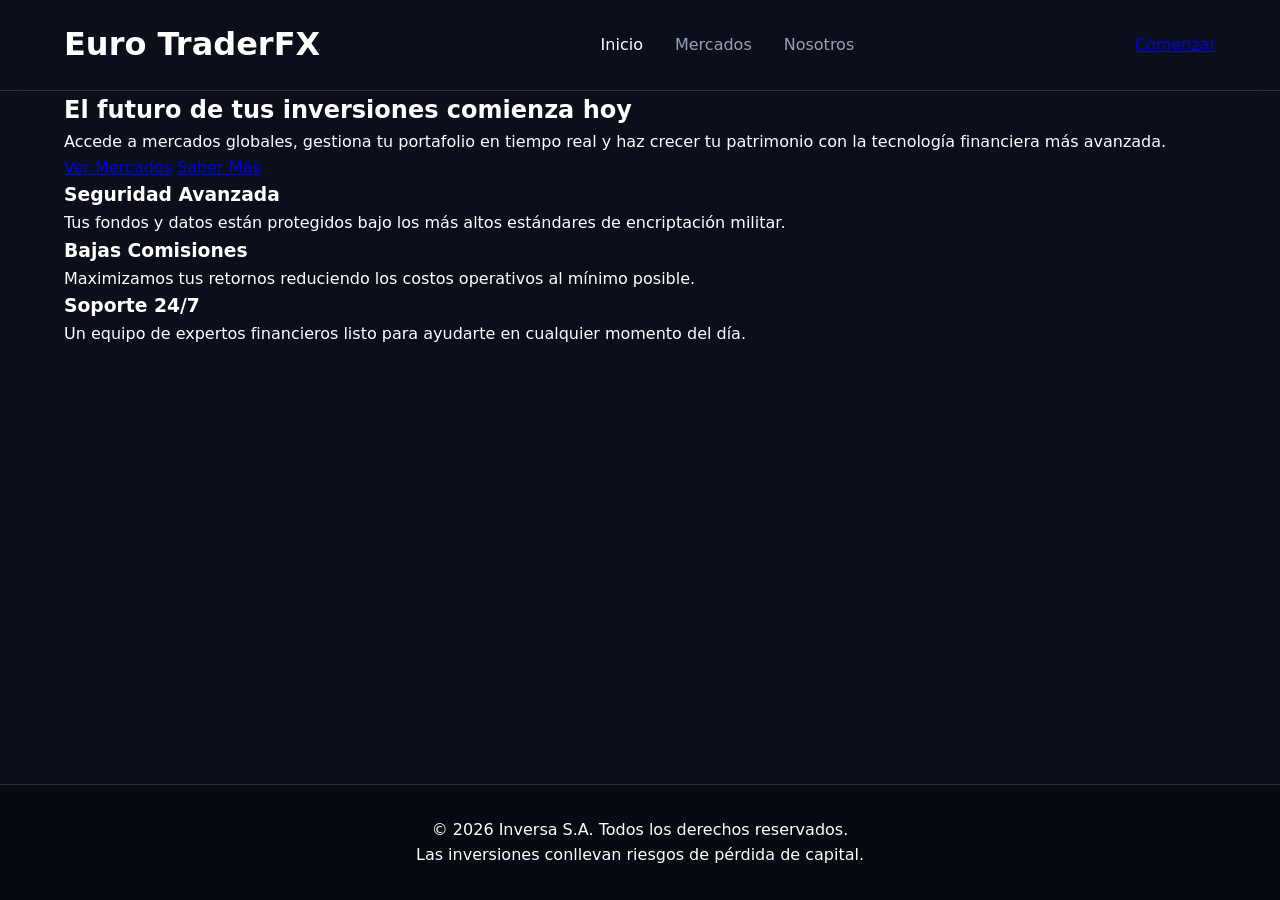
==== index.html @ 539bfdf4 "feature: se agrego <link rel=stylesheet href=estilos.css>" ====
<!DOCTYPE html>
<html lang="es">
<head>
    <meta charset="UTF-8">
    <meta name="viewport" content="width=device-width, initial-scale=1.0">
    <title>Euro Trader FX - Inicio</title>
    
    <!-- Hoja de estilos vinculada correctamente en el head -->
    <link rel="stylesheet" href="estilos.css">
</head>
<body>

    <!-- ENCABEZADO -->
    <header class="main-header">
        <div class="container navbar">
            <h1>Euro Trader<span>FX</span></h1>
            <nav class="main-nav">
                <ul>
                    <li><a href="euroTrader.html" class="active">Inicio</a></li>
                    <li><a href="markets.html">Mercados</a></li>
                    <li><a href="nosotros.html">Nosotros</a></li>
                </ul>
            </nav>
            <a href="#" class="btn btn-primary">Comenzar</a>
        </div>
    </header>

    <!-- CONTENIDO PRINCIPAL -->
    <main>
        <!-- Sección Hero -->
        <section class="hero container">
            <div class="hero-content">
                <h1>El futuro de tus inversiones comienza hoy</h1>
                <p>Accede a mercados globales, gestiona tu portafolio en tiempo real y haz crecer tu patrimonio con la tecnología financiera más avanzada.</p>
                <div class="hero-buttons">
                    <a href="markets.html" class="btn btn-primary">Ver Mercados</a>
                    <a href="nosotros.html" class="btn btn-secondary">Saber Más</a>
                </div>
            </div>
        </section>

        <!-- Sección de Características -->
        <section class="features container">
            <div class="card">
                <h3>Seguridad Avanzada</h3>
                <p>Tus fondos y datos están protegidos bajo los más altos estándares de encriptación militar.</p>
            </div>
            <div class="card">
                <h3>Bajas Comisiones</h3>
                <p>Maximizamos tus retornos reduciendo los costos operativos al mínimo posible.</p>
            </div>
            <div class="card">
                <h3>Soporte 24/7</h3>
                <p>Un equipo de expertos financieros listo para ayudarte en cualquier momento del día.</p>
            </div>
        </section>
    </main>

    <!-- PIE DE PÁGINA -->
    <footer class="main-footer">
        <div class="container footer-content">
            <p>&copy; 2026 Inversa S.A. Todos los derechos reservados.</p>
            <p>Las inversiones conllevan riesgos de pérdida de capital.</p>
        </div>
    </footer>

</body>
</html>
---- estilos.css ----
.theme-emerald {
    --accent-color: #10b981;  
    --accent-hover: #059669;
    --accent-glow: rgba(16, 185, 129, 0.25);
}

.theme-blue {
    --accent-color: #3b82f6;   
    --accent-hover: #2563eb;
    --accent-glow: rgba(59, 130, 246, 0.25);
}

:root {
    --bg-color: #0b0f19;
    --card-bg: #151c2c;
    --text-primary: #ffffff;
    --text-secondary: #94a3b8;
    --border-color: #223049;
    --font-stack: system-ui, -apple-system, sans-serif;
    --danger-color: #ef4444;
    --danger-hover: #dc2626;
}

* {
    box-sizing: border-box;
    margin: 0;
    padding: 0;
}

body {
    background-color: var(--bg-color);
    color: var(--text-primary);
    font-family: var(--font-stack);
    line-height: 1.6;
    display: flex;
    flex-direction: column;
    min-height: 100vh;
    transition: background-color 0.3s ease;
}

.container {
    width: 90%;
    max-width: 1200px;
    margin: 0 auto;
}

.main-header {
    background-color: rgba(11, 15, 25, 0.8);
    backdrop-filter: blur(12px);
    border-bottom: 1px solid var(--border-color);
    position: sticky;
    top: 0;
    z-index: 100;
}

.navbar {
    display: flex;
    justify-content: space-between;
    align-items: center;
    padding: 1.2rem 0;
}

.logo {
    font-size: 1.5rem;
    font-weight: 800;
    text-decoration: none;
    color: var(--text-primary);
}

.logo span {
    color: var(--accent-color);
    transition: color 0.3s ease;
}

.main-nav ul {
    display: flex;
    list-style: none;
    gap: 2rem;
}

.main-nav a {
    text-decoration: none;
    color: var(--text-secondary);
    font-weight: 500;
    transition: color 0.3s ease;
}

.main-nav a.active {
    color: var(--accent-color);
}

.theme-selector {
    display: flex;
    gap: 0.5rem;
    background-color: rgba(255, 255, 255, 0.05);
    padding: 0.25rem;
    border-radius: 20px;
}

.theme-btn {
    background: transparent;
    border: none;
    color: var(--text-secondary);
    padding: 0.4rem 1rem;
    border-radius: 15px;
    cursor: pointer;
    font-weight: 600;
    font-size: 0.8rem;
    transition: all 0.2s ease;
}

.theme-btn.active {
    background-color: var(--accent-color);
    color: #000000;
}


.portfolio-summary {
    display: grid;
    grid-template-columns: repeat(auto-fit, minmax(240px, 1fr));
    gap: 1.5rem;
    margin-bottom: 2rem;
}

.summary-card {
    background-color: var(--card-bg);
    border: 1px solid var(--border-color);
    padding: 1.5rem;
    border-radius: 12px;
    box-shadow: 0 4px 6px rgba(0, 0, 0, 0.1);
    transition: transform 0.3s ease, border-color 0.3s ease;
}

.summary-card:hover {
    transform: translateY(-3px);
    border-color: var(--accent-color);
}

.summary-label {
    color: var(--text-secondary);
    font-size: 0.85rem;
    text-transform: uppercase;
    letter-spacing: 0.05em;
}

.summary-card h2 {
    font-size: 2rem;
    margin-top: 0.5rem;
}


.market-table-container {
    background-color: var(--card-bg);
    border: 1px solid var(--border-color);
    border-radius: 12px;
    overflow-x: auto;
    margin-bottom: 2rem;
}

.market-table {
    width: 100%;
    border-collapse: collapse;
    text-align: left;
    min-width: 600px;
}

.market-table th, .market-table td {
    padding: 1.2rem 1.5rem;
    border-bottom: 1px solid var(--border-color);
}

.market-table th {
    color: var(--text-secondary);
    background-color: rgba(255, 255, 255, 0.01);
}

.trend.up { color: #10b981; }
.trend.down { color: #ef4444; }

.btn-trade {
    padding: 0.5rem 1rem;
    border: none;
    border-radius: 6px;
    font-weight: 700;
    cursor: pointer;
    font-size: 0.85rem;
    margin-right: 0.5rem;
    transition: all 0.2s ease;
}

.btn-trade.buy {
    background-color: rgba(16, 185, 129, 0.1);
    color: #10b981;
    border: 1px solid rgba(16, 185, 129, 0.2);
}

.btn-trade.buy:hover {
    background-color: var(--accent-color);
    color: #000000;
    box-shadow: 0 0 12px var(--accent-glow);
    transform: translateY(-2px);
}

.btn-trade.sell {
    background-color: rgba(239, 68, 68, 0.1);
    color: var(--danger-color);
    border: 1px solid rgba(239, 68, 68, 0.2);
}

.btn-trade.sell:hover {
    background-color: var(--danger-color);
    color: #ffffff;
    box-shadow: 0 0 12px rgba(239, 68, 68, 0.3);
    transform: translateY(-2px);
}

@keyframes flash-green {
    0% { background-color: rgba(16, 185, 129, 0.4); }
    100% { background-color: transparent; }
}

@keyframes flash-red {
    0% { background-color: rgba(239, 68, 68, 0.4); }
    100% { background-color: transparent; }
}

.price-flash-up {
    animation: flash-green 0.8s ease-out;
}

.price-flash-down {
    animation: flash-red 0.8s ease-out;
}

.activity-log-section {
    background-color: var(--card-bg);
    border: 1px solid var(--border-color);
    border-radius: 12px;
    padding: 1.5rem;
}

.activity-log-section h3 {
    margin-bottom: 1rem;
    font-size: 1.2rem;
}

.log-container {
    max-height: 200px;
    overflow-y: auto;
    display: flex;
    flex-direction: column;
    gap: 0.75rem;
}

.log-item {
    padding: 0.75rem 1rem;
    border-radius: 6px;
    background-color: rgba(255, 255, 255, 0.02);
    border-left: 4px solid var(--border-color);
    font-size: 0.9rem;
    display: flex;
    justify-content: space-between;
    animation: slideIn 0.3s ease-out;
}

.log-item.buy { border-left-color: #10b981; }
.log-item.sell { border-left-color: var(--danger-color); }

.empty-log {
    color: var(--text-secondary);
    font-style: italic;
    font-size: 0.9rem;
}

@keyframes slideIn {
    from { opacity: 0; transform: translateY(-5px); }
    to { opacity: 1; transform: translateY(0); }
}

.main-footer {
    background-color: #070a10;
    border-top: 1px solid var(--border-color);
    padding: 2rem 0;
    margin-top: auto;
    text-align: center;
}
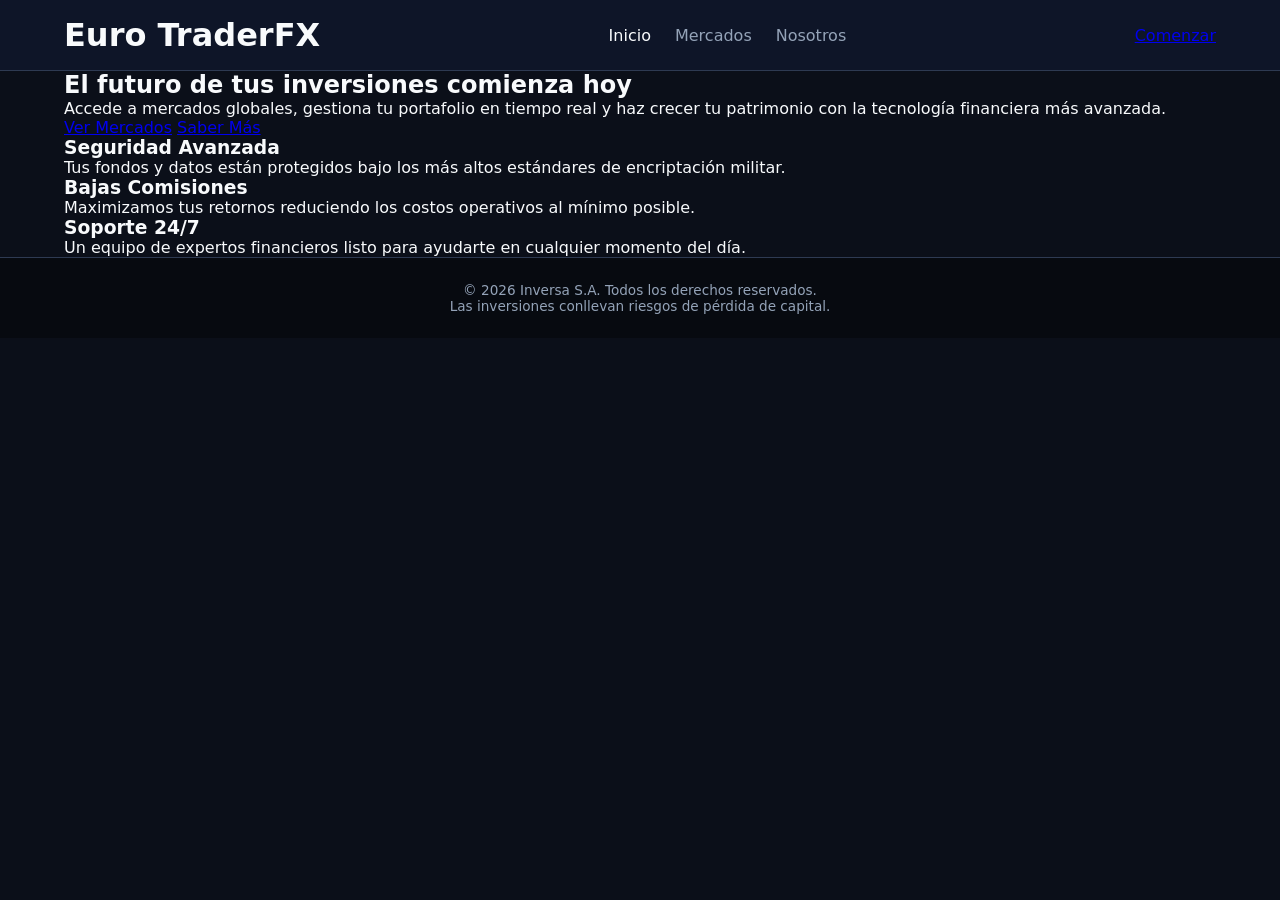
==== commit b14ebb49: "feature: se cambio el href a index" ====
--- a/index.html
+++ b/index.html
@@ -16,7 +16,7 @@
             <h1>Euro Trader<span>FX</span></h1>
             <nav class="main-nav">
                 <ul>
-                    <li><a href="euroTrader.html" class="active">Inicio</a></li>
+                    <li><a href="index.html" class="active">Inicio</a></li>
                     <li><a href="markets.html">Mercados</a></li>
                     <li><a href="nosotros.html">Nosotros</a></li>
                 </ul>
@@ -63,6 +63,7 @@
             <p>Las inversiones conllevan riesgos de pérdida de capital.</p>
         </div>
     </footer>
+      <script scr="script.js "> </script>
 
 </body>
 </html>
--- a/estilos.css
+++ b/estilos.css
@@ -1,41 +1,39 @@
-.theme-emerald {
-    --accent-color: #10b981;  
-    --accent-hover: #059669;
-    --accent-glow: rgba(16, 185, 129, 0.25);
-}
-
-.theme-blue {
-    --accent-color: #3b82f6;   
+:root {
+    --bg-dark: #0b0f19;
+    --bg-card: #151c2c;
+    --border-color: #2e3a52;
+    --text-main: #f8fafc;
+    --text-muted: #94a3b8;
+    --font-family: 'Inter', system-ui, -apple-system, sans-serif;
+    --up-color: #00e676;
+    --down-color: #ff5252;
+    --transition: all 0.25s ease;
+}
+
+body.theme-emerald {
+    --accent-color: #00e676;
+    --accent-hover: #00b359;
+}
+
+body.theme-blue {
+    --accent-color: #3b82f6;
     --accent-hover: #2563eb;
-    --accent-glow: rgba(59, 130, 246, 0.25);
-}
-
-:root {
-    --bg-color: #0b0f19;
-    --card-bg: #151c2c;
-    --text-primary: #ffffff;
-    --text-secondary: #94a3b8;
-    --border-color: #223049;
-    --font-stack: system-ui, -apple-system, sans-serif;
-    --danger-color: #ef4444;
-    --danger-hover: #dc2626;
-}
-
+}
+
+/* RESET GENERAL */
 * {
-    box-sizing: border-box;
     margin: 0;
     padding: 0;
+    box-sizing: border-box;
 }
 
 body {
-    background-color: var(--bg-color);
-    color: var(--text-primary);
-    font-family: var(--font-stack);
-    line-height: 1.6;
+    background-color: var(--bg-dark);
+    color: var(--text-main);
+    font-family: var(--font-family);
+    min-height: 100vh;
     display: flex;
     flex-direction: column;
-    min-height: 100vh;
-    transition: background-color 0.3s ease;
 }
 
 .container {
@@ -44,196 +42,221 @@
     margin: 0 auto;
 }
 
+/* ==========================================
+   HEADER Y NAVEGACIÓN
+   ========================================== */
 .main-header {
-    background-color: rgba(11, 15, 25, 0.8);
-    backdrop-filter: blur(12px);
+    background-color: rgba(15, 23, 42, 0.95);
+    backdrop-filter: blur(10px);
     border-bottom: 1px solid var(--border-color);
     position: sticky;
     top: 0;
-    z-index: 100;
+    z-index: 1000;
 }
 
 .navbar {
     display: flex;
     justify-content: space-between;
     align-items: center;
-    padding: 1.2rem 0;
+    padding: 1rem 0;
 }
 
 .logo {
     font-size: 1.5rem;
     font-weight: 800;
+    color: var(--text-main);
     text-decoration: none;
-    color: var(--text-primary);
 }
 
 .logo span {
     color: var(--accent-color);
-    transition: color 0.3s ease;
+    transition: var(--transition);
 }
 
 .main-nav ul {
     display: flex;
     list-style: none;
-    gap: 2rem;
+    gap: 1.5rem;
 }
 
 .main-nav a {
+    color: var(--text-muted);
     text-decoration: none;
-    color: var(--text-secondary);
     font-weight: 500;
-    transition: color 0.3s ease;
-}
-
+    transition: var(--transition);
+}
+
+.main-nav a:hover,
 .main-nav a.active {
     color: var(--accent-color);
 }
 
+/* SELECTOR DE TEMA */
 .theme-selector {
     display: flex;
     gap: 0.5rem;
-    background-color: rgba(255, 255, 255, 0.05);
-    padding: 0.25rem;
-    border-radius: 20px;
+    background: var(--bg-card);
+    padding: 4px;
+    border-radius: 8px;
+    border: 1px solid var(--border-color);
 }
 
 .theme-btn {
     background: transparent;
     border: none;
-    color: var(--text-secondary);
-    padding: 0.4rem 1rem;
-    border-radius: 15px;
+    color: var(--text-muted);
+    padding: 0.4rem 0.8rem;
+    border-radius: 6px;
     cursor: pointer;
     font-weight: 600;
-    font-size: 0.8rem;
-    transition: all 0.2s ease;
+    transition: var(--transition);
 }
 
 .theme-btn.active {
     background-color: var(--accent-color);
-    color: #000000;
-}
-
+    color: #000;
+}
+
+/* ==========================================
+   RESUMEN DEL PORTAFOLIO
+   ========================================== */
+.page-content {
+    padding: 2.5rem 0;
+    flex: 1;
+}
 
 .portfolio-summary {
     display: grid;
-    grid-template-columns: repeat(auto-fit, minmax(240px, 1fr));
+    grid-template-columns: repeat(auto-fit, minmax(280px, 1fr));
     gap: 1.5rem;
     margin-bottom: 2rem;
 }
 
 .summary-card {
-    background-color: var(--card-bg);
+    background: var(--bg-card);
     border: 1px solid var(--border-color);
-    padding: 1.5rem;
+    padding: 1.8rem;
     border-radius: 12px;
-    box-shadow: 0 4px 6px rgba(0, 0, 0, 0.1);
-    transition: transform 0.3s ease, border-color 0.3s ease;
-}
-
-.summary-card:hover {
-    transform: translateY(-3px);
-    border-color: var(--accent-color);
+    box-shadow: 0 4px 20px rgba(0, 0, 0, 0.3);
 }
 
 .summary-label {
-    color: var(--text-secondary);
-    font-size: 0.85rem;
+    color: var(--text-muted);
+    font-size: 0.9rem;
     text-transform: uppercase;
-    letter-spacing: 0.05em;
+    letter-spacing: 0.5px;
 }
 
 .summary-card h2 {
     font-size: 2rem;
     margin-top: 0.5rem;
-}
-
-
-.market-table-container {
-    background-color: var(--card-bg);
+    color: var(--text-main);
+}
+
+/* ==========================================
+   TABLA DE MERCADOS
+   ========================================== */
+.market-section {
+    background: var(--bg-card);
     border: 1px solid var(--border-color);
     border-radius: 12px;
+    overflow: hidden;
+    margin-bottom: 2rem;
+}
+
+.market-table-container {
     overflow-x: auto;
-    margin-bottom: 2rem;
 }
 
 .market-table {
     width: 100%;
     border-collapse: collapse;
     text-align: left;
-    min-width: 600px;
-}
-
-.market-table th, .market-table td {
+}
+
+.market-table th {
+    background: rgba(255, 255, 255, 0.03);
+    color: var(--text-muted);
+    padding: 1rem 1.5rem;
+    font-weight: 600;
+    border-bottom: 1px solid var(--border-color);
+}
+
+.market-table td {
     padding: 1.2rem 1.5rem;
     border-bottom: 1px solid var(--border-color);
 }
 
-.market-table th {
-    color: var(--text-secondary);
-    background-color: rgba(255, 255, 255, 0.01);
-}
-
-.trend.up { color: #10b981; }
-.trend.down { color: #ef4444; }
-
+.market-table tbody tr {
+    transition: var(--transition);
+}
+
+.market-table tbody tr:hover {
+    background: rgba(255, 255, 255, 0.02);
+}
+
+.trend.up { color: var(--up-color); font-weight: 600; }
+.trend.down { color: var(--down-color); font-weight: 600; }
+
+/* ANIMACIONES DE PRECIO EN VIVO */
+.flash-up {
+    animation: flashGreen 0.8s ease;
+}
+
+.flash-down {
+    animation: flashRed 0.8s ease;
+}
+
+@keyframes flashGreen {
+    0% { background-color: rgba(0, 230, 118, 0.25); }
+    100% { background-color: transparent; }
+}
+
+@keyframes flashRed {
+    0% { background-color: rgba(255, 82, 82, 0.25); }
+    100% { background-color: transparent; }
+}
+
+/* BOTONES DE TRADING */
 .btn-trade {
     padding: 0.5rem 1rem;
     border: none;
     border-radius: 6px;
-    font-weight: 700;
+    font-weight: 600;
     cursor: pointer;
-    font-size: 0.85rem;
-    margin-right: 0.5rem;
-    transition: all 0.2s ease;
+    margin-right: 0.4rem;
+    transition: var(--transition);
 }
 
 .btn-trade.buy {
-    background-color: rgba(16, 185, 129, 0.1);
-    color: #10b981;
-    border: 1px solid rgba(16, 185, 129, 0.2);
+    background-color: rgba(0, 230, 118, 0.15);
+    color: var(--up-color);
+    border: 1px solid var(--up-color);
 }
 
 .btn-trade.buy:hover {
-    background-color: var(--accent-color);
-    color: #000000;
-    box-shadow: 0 0 12px var(--accent-glow);
+    background-color: var(--up-color);
+    color: #000;
     transform: translateY(-2px);
 }
 
 .btn-trade.sell {
-    background-color: rgba(239, 68, 68, 0.1);
-    color: var(--danger-color);
-    border: 1px solid rgba(239, 68, 68, 0.2);
+    background-color: rgba(255, 82, 82, 0.15);
+    color: var(--down-color);
+    border: 1px solid var(--down-color);
 }
 
 .btn-trade.sell:hover {
-    background-color: var(--danger-color);
-    color: #ffffff;
-    box-shadow: 0 0 12px rgba(239, 68, 68, 0.3);
+    background-color: var(--down-color);
+    color: #fff;
     transform: translateY(-2px);
 }
 
-@keyframes flash-green {
-    0% { background-color: rgba(16, 185, 129, 0.4); }
-    100% { background-color: transparent; }
-}
-
-@keyframes flash-red {
-    0% { background-color: rgba(239, 68, 68, 0.4); }
-    100% { background-color: transparent; }
-}
-
-.price-flash-up {
-    animation: flash-green 0.8s ease-out;
-}
-
-.price-flash-down {
-    animation: flash-red 0.8s ease-out;
-}
-
+/* ==========================================
+   HISTORIAL DE OPERACIONES
+   ========================================== */
 .activity-log-section {
-    background-color: var(--card-bg);
+    background: var(--bg-card);
     border: 1px solid var(--border-color);
     border-radius: 12px;
     padding: 1.5rem;
@@ -245,42 +268,47 @@
 }
 
 .log-container {
-    max-height: 200px;
+    display: flex;
+    flex-direction: column;
+    gap: 0.8rem;
+    max-height: 250px;
     overflow-y: auto;
-    display: flex;
-    flex-direction: column;
-    gap: 0.75rem;
+}
+
+.empty-log {
+    color: var(--text-muted);
+    font-style: italic;
 }
 
 .log-item {
-    padding: 0.75rem 1rem;
-    border-radius: 6px;
-    background-color: rgba(255, 255, 255, 0.02);
+    display: flex;
+    justify-content: space-between;
+    align-items: center;
+    padding: 0.8rem 1rem;
+    background: rgba(255, 255, 255, 0.02);
     border-left: 4px solid var(--border-color);
-    font-size: 0.9rem;
-    display: flex;
-    justify-content: space-between;
-    animation: slideIn 0.3s ease-out;
-}
-
-.log-item.buy { border-left-color: #10b981; }
-.log-item.sell { border-left-color: var(--danger-color); }
-
-.empty-log {
-    color: var(--text-secondary);
-    font-style: italic;
-    font-size: 0.9rem;
-}
-
-@keyframes slideIn {
+    border-radius: 4px;
+    animation: fadeIn 0.3s ease;
+}
+
+.log-item.buy { border-left-color: var(--up-color); }
+.log-item.sell { border-left-color: var(--down-color); }
+
+@keyframes fadeIn {
     from { opacity: 0; transform: translateY(-5px); }
     to { opacity: 1; transform: translateY(0); }
 }
 
+/* FOOTER */
 .main-footer {
     background-color: #070a10;
     border-top: 1px solid var(--border-color);
-    padding: 2rem 0;
-    margin-top: auto;
+    padding: 1.5rem 0;
     text-align: center;
+    color: var(--text-muted);
+    font-size: 0.85rem;
+}
+
+@media (max-width: 768px) {
+    .navbar { flex-direction: column; gap: 1rem; }
 }
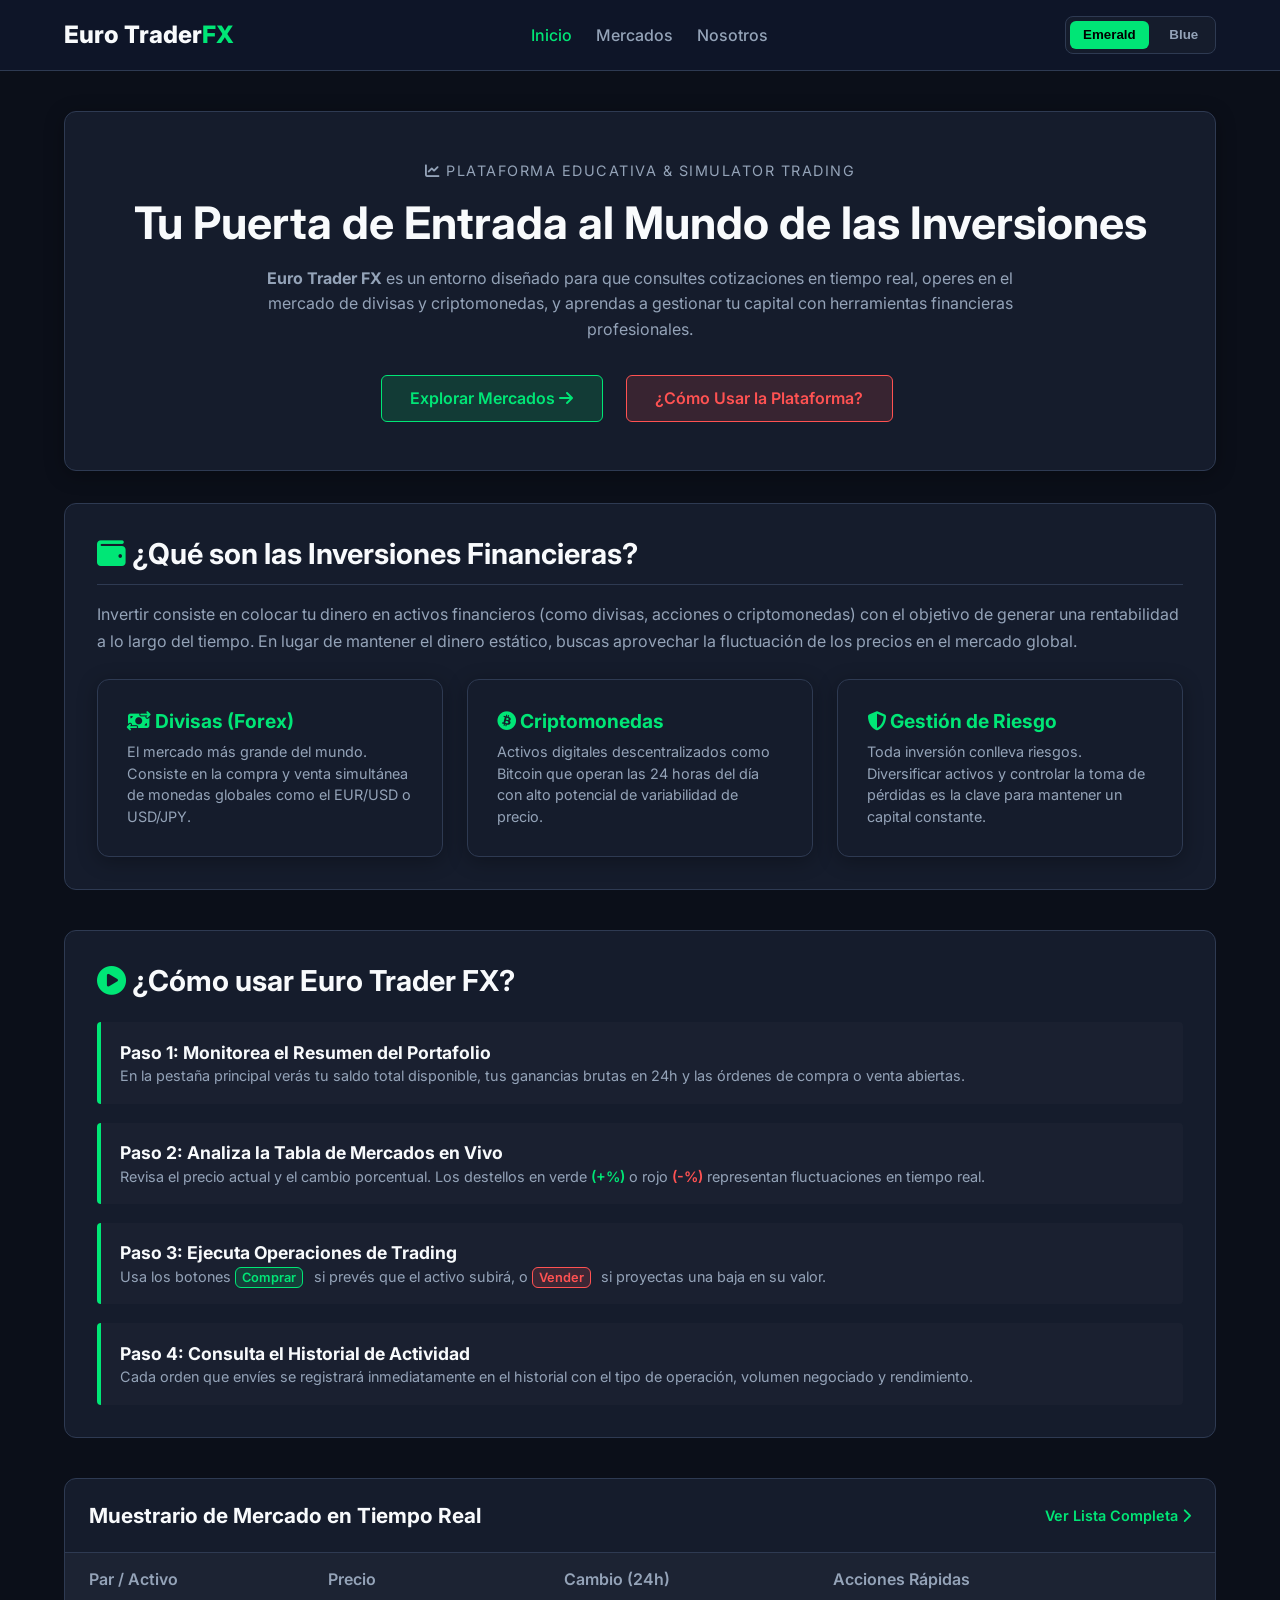
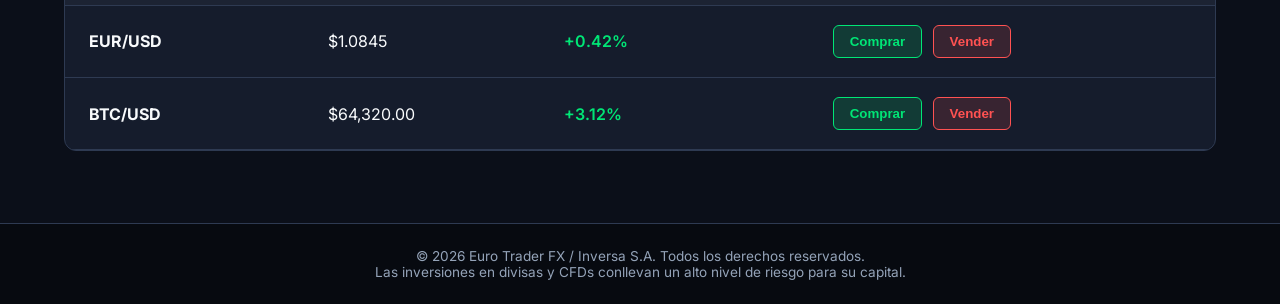
==== commit ecc8347b: "fix: index" ====
--- a/index.html
+++ b/index.html
@@ -3,17 +3,26 @@
 <head>
     <meta charset="UTF-8">
     <meta name="viewport" content="width=device-width, initial-scale=1.0">
-    <title>Euro Trader FX - Inicio</title>
+    <title>Euro Trader FX - Bienvenido</title>
     
-    <!-- Hoja de estilos vinculada correctamente en el head -->
+    <!-- Fuentes Google Inter y FontAwesome para Iconos -->
+    <link rel="preconnect" href="https://fonts.googleapis.com">
+    <link rel="preconnect" href="https://fonts.gstatic.com" crossorigin>
+    <link href="https://fonts.googleapis.com/css2?family=Inter:wght@300;400;500;600;700;800&display=swap" rel="stylesheet">
+    <link rel="stylesheet" href="https://cdnjs.cloudflare.com/ajax/libs/font-awesome/6.5.1/css/all.min.css">
+    
+    <!-- Hoja de estilos -->
     <link rel="stylesheet" href="estilos.css">
 </head>
-<body>
+<body class="theme-emerald">
 
-    <!-- ENCABEZADO -->
+    <!-- ENCABEZADO Y NAVEGACIÓN -->
     <header class="main-header">
         <div class="container navbar">
-            <h1>Euro Trader<span>FX</span></h1>
+            <a href="index.html" class="logo">
+                Euro Trader<span>FX</span>
+            </a>
+            
             <nav class="main-nav">
                 <ul>
                     <li><a href="index.html" class="active">Inicio</a></li>
@@ -21,49 +30,158 @@
                     <li><a href="nosotros.html">Nosotros</a></li>
                 </ul>
             </nav>
-            <a href="#" class="btn btn-primary">Comenzar</a>
+
+            <!-- Selector de Tema (Emerald / Blue) -->
+            <div class="theme-selector">
+                <button class="theme-btn active" id="btn-emerald" onclick="document.body.className='theme-emerald'">Emerald</button>
+                <button class="theme-btn" id="btn-blue" onclick="document.body.className='theme-blue'">Blue</button>
+            </div>
         </div>
     </header>
 
     <!-- CONTENIDO PRINCIPAL -->
-    <main>
-        <!-- Sección Hero -->
-        <section class="hero container">
-            <div class="hero-content">
-                <h1>El futuro de tus inversiones comienza hoy</h1>
-                <p>Accede a mercados globales, gestiona tu portafolio en tiempo real y haz crecer tu patrimonio con la tecnología financiera más avanzada.</p>
-                <div class="hero-buttons">
-                    <a href="markets.html" class="btn btn-primary">Ver Mercados</a>
-                    <a href="nosotros.html" class="btn btn-secondary">Saber Más</a>
+    <main class="page-content container">
+        
+        <!-- SECCIÓN 1: BIENVENIDA Y QUÉ ES LA PÁGINA -->
+        <section class="summary-card hero-welcome" style="margin-bottom: 2rem; text-align: center; padding: 3rem 2rem;">
+            <span class="summary-label" style="letter-spacing: 1.5px;"><i class="fa-solid fa-chart-line"></i> Plataforma Educativa & Simulator Trading</span>
+            <h1 style="font-size: 2.8rem; margin: 1rem 0; color: var(--text-main);">Tu Puerta de Entrada al Mundo de las Inversiones</h1>
+            <p style="color: var(--text-muted); max-width: 800px; margin: 0 auto 2rem auto; line-height: 1.6;">
+                <strong>Euro Trader FX</strong> es un entorno diseñado para que consultes cotizaciones en tiempo real, operes en el mercado de divisas y criptomonedas, y aprendas a gestionar tu capital con herramientas financieras profesionales.
+            </p>
+            <div style="display: flex; gap: 1rem; justify-content: center; flex-wrap: wrap;">
+                <a href="markets.html" class="btn-trade buy" style="padding: 0.8rem 1.8rem; font-size: 1rem; text-decoration: none;">
+                    Explorar Mercados <i class="fa-solid fa-arrow-right"></i>
+                </a>
+                <a href="#como-usar" class="btn-trade sell" style="padding: 0.8rem 1.8rem; font-size: 1rem; text-decoration: none;">
+                    ¿Cómo Usar la Plataforma?
+                </a>
+            </div>
+        </section>
+
+        <!-- SECCIÓN 2: ¿QUÉ SON LAS INVERSIONES Y CÓMO FUNCIONAN? -->
+        <section class="market-section" style="padding: 2rem; margin-bottom: 2.5rem;">
+            <h2 style="font-size: 1.8rem; margin-bottom: 1rem; border-bottom: 1px solid var(--border-color); padding-bottom: 0.8rem;">
+                <i class="fa-solid fa-wallet" style="color: var(--accent-color);"></i> ¿Qué son las Inversiones Financieras?
+            </h2>
+            <p style="color: var(--text-muted); line-height: 1.7; margin-bottom: 1.5rem;">
+                Invertir consiste en colocar tu dinero en activos financieros (como divisas, acciones o criptomonedas) con el objetivo de generar una rentabilidad a lo largo del tiempo. En lugar de mantener el dinero estático, buscas aprovechar la fluctuación de los precios en el mercado global.
+            </p>
+
+            <div class="portfolio-summary" style="margin-bottom: 0;">
+                <div class="summary-card">
+                    <h3 style="color: var(--accent-color); font-size: 1.2rem; margin-bottom: 0.5rem;"><i class="fa-solid fa-money-bill-transfer"></i> Divisas (Forex)</h3>
+                    <p style="color: var(--text-muted); font-size: 0.9rem; line-height: 1.5;">El mercado más grande del mundo. Consiste en la compra y venta simultánea de monedas globales como el EUR/USD o USD/JPY.</p>
+                </div>
+                <div class="summary-card">
+                    <h3 style="color: var(--accent-color); font-size: 1.2rem; margin-bottom: 0.5rem;"><i class="fa-brands fa-bitcoin"></i> Criptomonedas</h3>
+                    <p style="color: var(--text-muted); font-size: 0.9rem; line-height: 1.5;">Activos digitales descentralizados como Bitcoin que operan las 24 horas del día con alto potencial de variabilidad de precio.</p>
+                </div>
+                <div class="summary-card">
+                    <h3 style="color: var(--accent-color); font-size: 1.2rem; margin-bottom: 0.5rem;"><i class="fa-solid fa-shield-halved"></i> Gestión de Riesgo</h3>
+                    <p style="color: var(--text-muted); font-size: 0.9rem; line-height: 1.5;">Toda inversión conlleva riesgos. Diversificar activos y controlar la toma de pérdidas es la clave para mantener un capital constante.</p>
                 </div>
             </div>
         </section>
 
-        <!-- Sección de Características -->
-        <section class="features container">
-            <div class="card">
-                <h3>Seguridad Avanzada</h3>
-                <p>Tus fondos y datos están protegidos bajo los más altos estándares de encriptación militar.</p>
-            </div>
-            <div class="card">
-                <h3>Bajas Comisiones</h3>
-                <p>Maximizamos tus retornos reduciendo los costos operativos al mínimo posible.</p>
-            </div>
-            <div class="card">
-                <h3>Soporte 24/7</h3>
-                <p>Un equipo de expertos financieros listo para ayudarte en cualquier momento del día.</p>
+        <!-- SECCIÓN 3: ¿CÓMO USAR ESTA PÁGINA? (PASO A PASO) -->
+        <section id="como-usar" class="activity-log-section" style="margin-bottom: 2.5rem; padding: 2rem;">
+            <h2 style="font-size: 1.8rem; margin-bottom: 1.5rem;">
+                <i class="fa-solid fa-circle-play" style="color: var(--accent-color);"></i> ¿Cómo usar Euro Trader FX?
+            </h2>
+
+            <div class="log-container" style="max-height: none; gap: 1.2rem;">
+                <div class="log-item buy" style="padding: 1.2rem;">
+                    <div>
+                        <strong style="color: var(--text-main); font-size: 1.1rem;">Paso 1: Monitorea el Resumen del Portafolio</strong>
+                        <p style="color: var(--text-muted); font-size: 0.9rem; margin-top: 0.3rem;">
+                            En la pestaña principal verás tu saldo total disponible, tus ganancias brutas en 24h y las órdenes de compra o venta abiertas.
+                        </p>
+                    </div>
+                </div>
+
+                <div class="log-item buy" style="padding: 1.2rem;">
+                    <div>
+                        <strong style="color: var(--text-main); font-size: 1.1rem;">Paso 2: Analiza la Tabla de Mercados en Vivo</strong>
+                        <p style="color: var(--text-muted); font-size: 0.9rem; margin-top: 0.3rem;">
+                            Revisa el precio actual y el cambio porcentual. Los destellos en verde <span class="trend up">(+%)</span> o rojo <span class="trend down">(-%)</span> representan fluctuaciones en tiempo real.
+                        </p>
+                    </div>
+                </div>
+
+                <div class="log-item buy" style="padding: 1.2rem;">
+                    <div>
+                        <strong style="color: var(--text-main); font-size: 1.1rem;">Paso 3: Ejecuta Operaciones de Trading</strong>
+                        <p style="color: var(--text-muted); font-size: 0.9rem; margin-top: 0.3rem;">
+                            Usa los botones <span class="btn-trade buy" style="padding: 2px 6px; font-size: 0.8rem;">Comprar</span> si prevés que el activo subirá, o <span class="btn-trade sell" style="padding: 2px 6px; font-size: 0.8rem;">Vender</span> si proyectas una baja en su valor.
+                        </p>
+                    </div>
+                </div>
+
+                <div class="log-item buy" style="padding: 1.2rem;">
+                    <div>
+                        <strong style="color: var(--text-main); font-size: 1.1rem;">Paso 4: Consulta el Historial de Actividad</strong>
+                        <p style="color: var(--text-muted); font-size: 0.9rem; margin-top: 0.3rem;">
+                            Cada orden que envíes se registrará inmediatamente en el historial con el tipo de operación, volumen negociado y rendimiento.
+                        </p>
+                    </div>
+                </div>
             </div>
         </section>
+
+        <!-- SECCIÓN 4: VISTA PREVIA DE MERCADOS -->
+        <section class="market-section">
+            <div style="padding: 1.5rem; border-bottom: 1px solid var(--border-color); display: flex; justify-content: space-between; align-items: center; flex-wrap: wrap; gap: 1rem;">
+                <h3 style="font-size: 1.3rem;">Muestrario de Mercado en Tiempo Real</h3>
+                <a href="markets.html" class="trend up" style="text-decoration: none; font-size: 0.9rem;">Ver Lista Completa <i class="fa-solid fa-chevron-right"></i></a>
+            </div>
+
+            <div class="market-table-container">
+                <table class="market-table">
+                    <thead>
+                        <tr>
+                            <th>Par / Activo</th>
+                            <th>Precio</th>
+                            <th>Cambio (24h)</th>
+                            <th>Acciones Rápidas</th>
+                        </tr>
+                    </thead>
+                    <tbody>
+                        <tr>
+                            <td><strong>EUR/USD</strong></td>
+                            <td class="flash-up">$1.0845</td>
+                            <td class="trend up">+0.42%</td>
+                            <td>
+                                <button class="btn-trade buy">Comprar</button>
+                                <button class="btn-trade sell">Vender</button>
+                            </td>
+                        </tr>
+                        <tr>
+                            <td><strong>BTC/USD</strong></td>
+                            <td class="flash-up">$64,320.00</td>
+                            <td class="trend up">+3.12%</td>
+                            <td>
+                                <button class="btn-trade buy">Comprar</button>
+                                <button class="btn-trade sell">Vender</button>
+                            </td>
+                        </tr>
+                    </tbody>
+                </table>
+            </div>
+        </section>
+
     </main>
 
     <!-- PIE DE PÁGINA -->
     <footer class="main-footer">
         <div class="container footer-content">
-            <p>&copy; 2026 Inversa S.A. Todos los derechos reservados.</p>
-            <p>Las inversiones conllevan riesgos de pérdida de capital.</p>
+            <p>&copy; 2026 Euro Trader FX / Inversa S.A. Todos los derechos reservados.</p>
+            <p>Las inversiones en divisas y CFDs conllevan un alto nivel de riesgo para su capital.</p>
         </div>
     </footer>
-      <script scr="script.js "> </script>
+
+    <!-- Script JavaScript -->
+    <script src="script.js"></script>
 
 </body>
 </html>
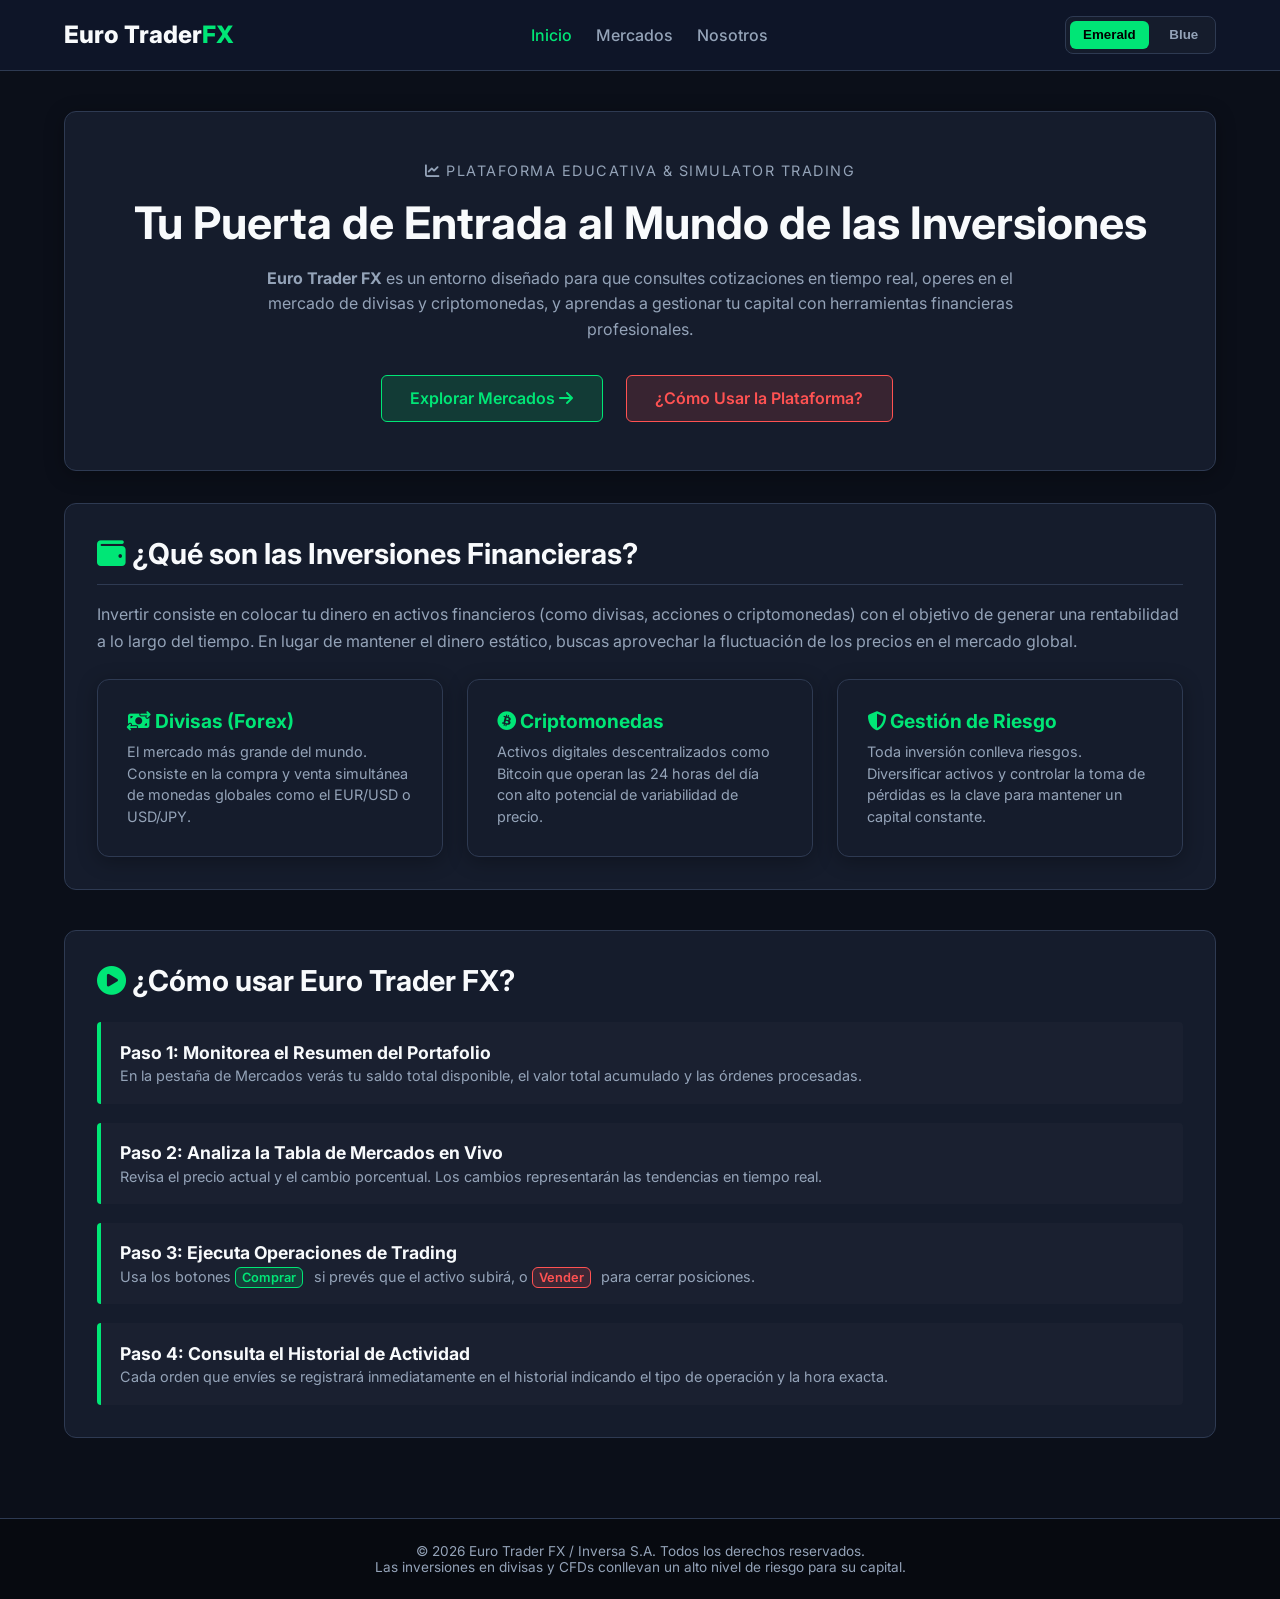
==== commit 85a2389e: "fix: correccion de botones de trading, divisas y scripts de simulacion" ====
--- a/index.html
+++ b/index.html
@@ -5,7 +5,7 @@
     <meta name="viewport" content="width=device-width, initial-scale=1.0">
     <title>Euro Trader FX - Bienvenido</title>
     
-    <!-- Fuentes Google Inter y FontAwesome para Iconos -->
+    <!-- Fuentes e Iconos -->
     <link rel="preconnect" href="https://fonts.googleapis.com">
     <link rel="preconnect" href="https://fonts.gstatic.com" crossorigin>
     <link href="https://fonts.googleapis.com/css2?family=Inter:wght@300;400;500;600;700;800&display=swap" rel="stylesheet">
@@ -16,7 +16,7 @@
 </head>
 <body class="theme-emerald">
 
-    <!-- ENCABEZADO Y NAVEGACIÓN -->
+    <!-- ENCABEZADO -->
     <header class="main-header">
         <div class="container navbar">
             <a href="index.html" class="logo">
@@ -31,10 +31,9 @@
                 </ul>
             </nav>
 
-            <!-- Selector de Tema (Emerald / Blue) -->
             <div class="theme-selector">
-                <button class="theme-btn active" id="btn-emerald" onclick="document.body.className='theme-emerald'">Emerald</button>
-                <button class="theme-btn" id="btn-blue" onclick="document.body.className='theme-blue'">Blue</button>
+                <button class="theme-btn active" id="btn-emerald" onclick="setTheme('emerald')">Emerald</button>
+                <button class="theme-btn" id="btn-blue" onclick="setTheme('blue')">Blue</button>
             </div>
         </div>
     </header>
@@ -42,7 +41,7 @@
     <!-- CONTENIDO PRINCIPAL -->
     <main class="page-content container">
         
-        <!-- SECCIÓN 1: BIENVENIDA Y QUÉ ES LA PÁGINA -->
+        <!-- SECCIÓN 1: BIENVENIDA -->
         <section class="summary-card hero-welcome" style="margin-bottom: 2rem; text-align: center; padding: 3rem 2rem;">
             <span class="summary-label" style="letter-spacing: 1.5px;"><i class="fa-solid fa-chart-line"></i> Plataforma Educativa & Simulator Trading</span>
             <h1 style="font-size: 2.8rem; margin: 1rem 0; color: var(--text-main);">Tu Puerta de Entrada al Mundo de las Inversiones</h1>
@@ -59,7 +58,7 @@
             </div>
         </section>
 
-        <!-- SECCIÓN 2: ¿QUÉ SON LAS INVERSIONES Y CÓMO FUNCIONAN? -->
+        <!-- SECCIÓN 2: ¿QUÉ SON LAS INVERSIONES? -->
         <section class="market-section" style="padding: 2rem; margin-bottom: 2.5rem;">
             <h2 style="font-size: 1.8rem; margin-bottom: 1rem; border-bottom: 1px solid var(--border-color); padding-bottom: 0.8rem;">
                 <i class="fa-solid fa-wallet" style="color: var(--accent-color);"></i> ¿Qué son las Inversiones Financieras?
@@ -84,7 +83,7 @@
             </div>
         </section>
 
-        <!-- SECCIÓN 3: ¿CÓMO USAR ESTA PÁGINA? (PASO A PASO) -->
+        <!-- SECCIÓN 3: ¿CÓMO USAR LA PÁGINA? -->
         <section id="como-usar" class="activity-log-section" style="margin-bottom: 2.5rem; padding: 2rem;">
             <h2 style="font-size: 1.8rem; margin-bottom: 1.5rem;">
                 <i class="fa-solid fa-circle-play" style="color: var(--accent-color);"></i> ¿Cómo usar Euro Trader FX?
@@ -95,7 +94,7 @@
                     <div>
                         <strong style="color: var(--text-main); font-size: 1.1rem;">Paso 1: Monitorea el Resumen del Portafolio</strong>
                         <p style="color: var(--text-muted); font-size: 0.9rem; margin-top: 0.3rem;">
-                            En la pestaña principal verás tu saldo total disponible, tus ganancias brutas en 24h y las órdenes de compra o venta abiertas.
+                            En la pestaña de Mercados verás tu saldo total disponible, el valor total acumulado y las órdenes procesadas.
                         </p>
                     </div>
                 </div>
@@ -104,7 +103,7 @@
                     <div>
                         <strong style="color: var(--text-main); font-size: 1.1rem;">Paso 2: Analiza la Tabla de Mercados en Vivo</strong>
                         <p style="color: var(--text-muted); font-size: 0.9rem; margin-top: 0.3rem;">
-                            Revisa el precio actual y el cambio porcentual. Los destellos en verde <span class="trend up">(+%)</span> o rojo <span class="trend down">(-%)</span> representan fluctuaciones en tiempo real.
+                            Revisa el precio actual y el cambio porcentual. Los cambios representarán las tendencias en tiempo real.
                         </p>
                     </div>
                 </div>
@@ -113,7 +112,7 @@
                     <div>
                         <strong style="color: var(--text-main); font-size: 1.1rem;">Paso 3: Ejecuta Operaciones de Trading</strong>
                         <p style="color: var(--text-muted); font-size: 0.9rem; margin-top: 0.3rem;">
-                            Usa los botones <span class="btn-trade buy" style="padding: 2px 6px; font-size: 0.8rem;">Comprar</span> si prevés que el activo subirá, o <span class="btn-trade sell" style="padding: 2px 6px; font-size: 0.8rem;">Vender</span> si proyectas una baja en su valor.
+                            Usa los botones <span class="btn-trade buy" style="padding: 2px 6px; font-size: 0.8rem;">Comprar</span> si prevés que el activo subirá, o <span class="btn-trade sell" style="padding: 2px 6px; font-size: 0.8rem;">Vender</span> para cerrar posiciones.
                         </p>
                     </div>
                 </div>
@@ -122,57 +121,16 @@
                     <div>
                         <strong style="color: var(--text-main); font-size: 1.1rem;">Paso 4: Consulta el Historial de Actividad</strong>
                         <p style="color: var(--text-muted); font-size: 0.9rem; margin-top: 0.3rem;">
-                            Cada orden que envíes se registrará inmediatamente en el historial con el tipo de operación, volumen negociado y rendimiento.
+                            Cada orden que envíes se registrará inmediatamente en el historial indicando el tipo de operación y la hora exacta.
                         </p>
                     </div>
                 </div>
             </div>
         </section>
 
-        <!-- SECCIÓN 4: VISTA PREVIA DE MERCADOS -->
-        <section class="market-section">
-            <div style="padding: 1.5rem; border-bottom: 1px solid var(--border-color); display: flex; justify-content: space-between; align-items: center; flex-wrap: wrap; gap: 1rem;">
-                <h3 style="font-size: 1.3rem;">Muestrario de Mercado en Tiempo Real</h3>
-                <a href="markets.html" class="trend up" style="text-decoration: none; font-size: 0.9rem;">Ver Lista Completa <i class="fa-solid fa-chevron-right"></i></a>
-            </div>
-
-            <div class="market-table-container">
-                <table class="market-table">
-                    <thead>
-                        <tr>
-                            <th>Par / Activo</th>
-                            <th>Precio</th>
-                            <th>Cambio (24h)</th>
-                            <th>Acciones Rápidas</th>
-                        </tr>
-                    </thead>
-                    <tbody>
-                        <tr>
-                            <td><strong>EUR/USD</strong></td>
-                            <td class="flash-up">$1.0845</td>
-                            <td class="trend up">+0.42%</td>
-                            <td>
-                                <button class="btn-trade buy">Comprar</button>
-                                <button class="btn-trade sell">Vender</button>
-                            </td>
-                        </tr>
-                        <tr>
-                            <td><strong>BTC/USD</strong></td>
-                            <td class="flash-up">$64,320.00</td>
-                            <td class="trend up">+3.12%</td>
-                            <td>
-                                <button class="btn-trade buy">Comprar</button>
-                                <button class="btn-trade sell">Vender</button>
-                            </td>
-                        </tr>
-                    </tbody>
-                </table>
-            </div>
-        </section>
-
     </main>
 
-    <!-- PIE DE PÁGINA -->
+    <!-- FOOTER -->
     <footer class="main-footer">
         <div class="container footer-content">
             <p>&copy; 2026 Euro Trader FX / Inversa S.A. Todos los derechos reservados.</p>
@@ -180,8 +138,6 @@
         </div>
     </footer>
 
-    <!-- Script JavaScript -->
     <script src="script.js"></script>
-
 </body>
 </html>
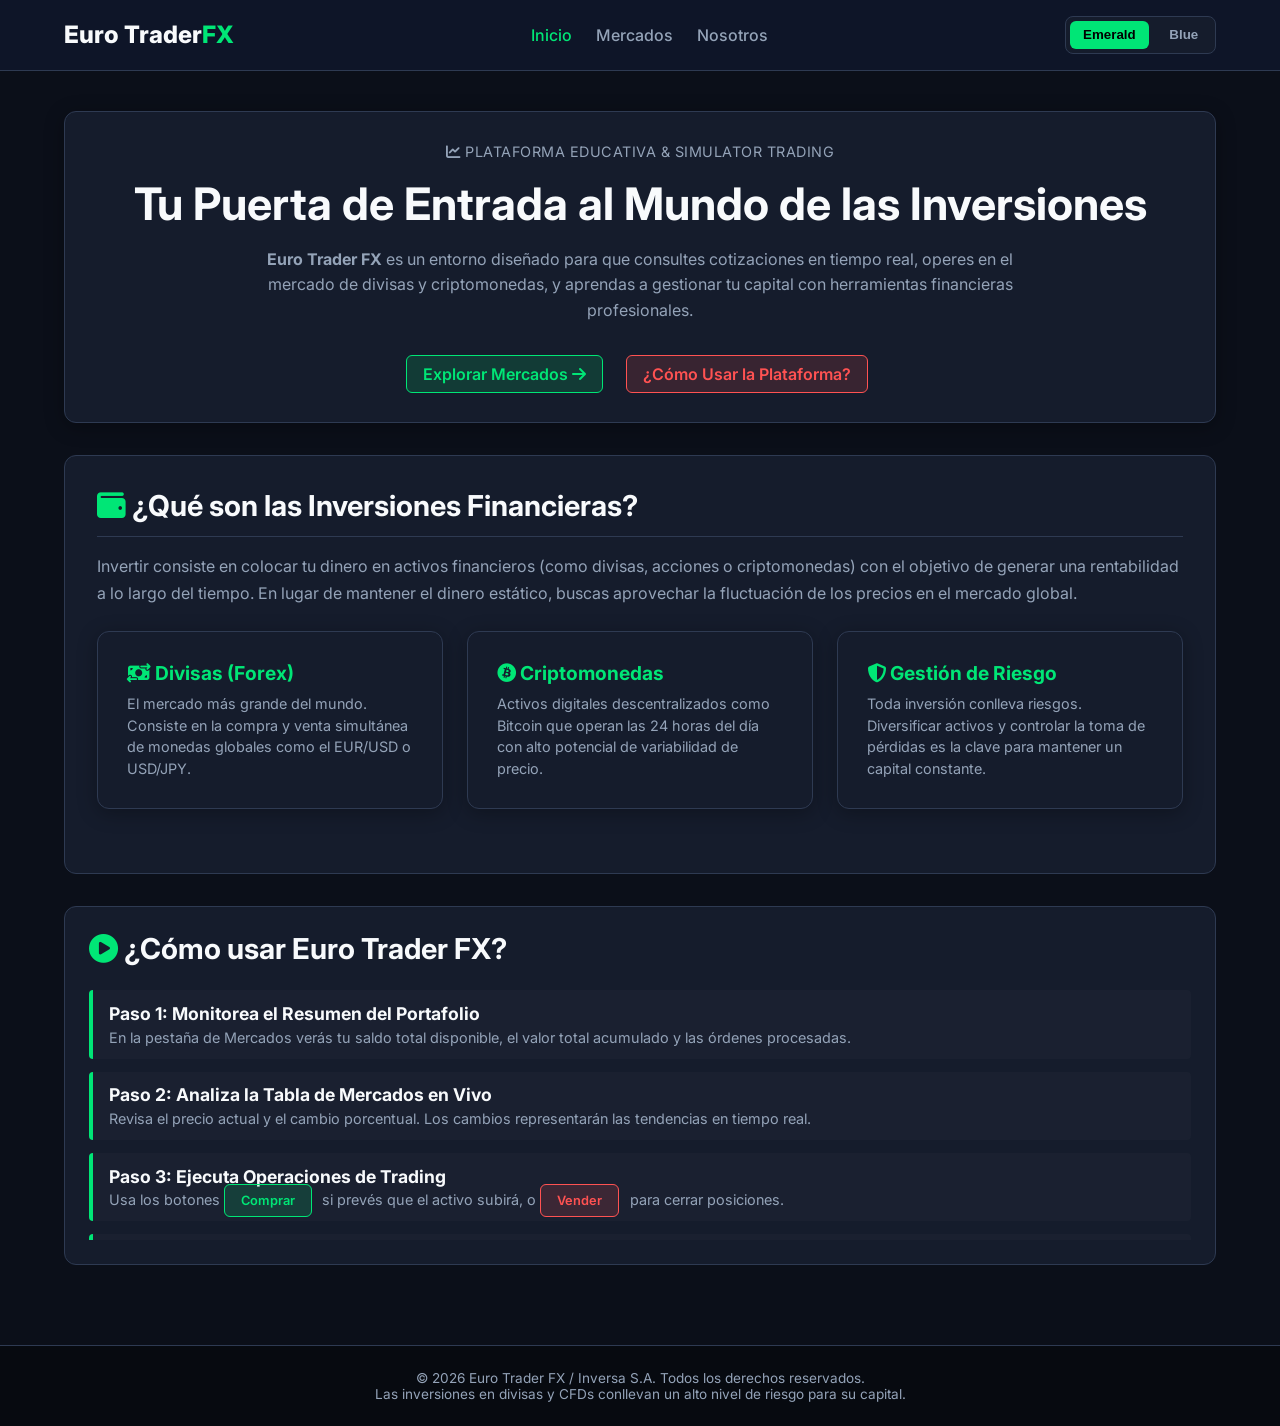
==== commit d043b154: "refactor: limpieza de estilos inline en index y nosotros, agregados estilos en CSS" ====
--- a/index.html
+++ b/index.html
@@ -42,85 +42,85 @@
     <main class="page-content container">
         
         <!-- SECCIÓN 1: BIENVENIDA -->
-        <section class="summary-card hero-welcome" style="margin-bottom: 2rem; text-align: center; padding: 3rem 2rem;">
-            <span class="summary-label" style="letter-spacing: 1.5px;"><i class="fa-solid fa-chart-line"></i> Plataforma Educativa & Simulator Trading</span>
-            <h1 style="font-size: 2.8rem; margin: 1rem 0; color: var(--text-main);">Tu Puerta de Entrada al Mundo de las Inversiones</h1>
-            <p style="color: var(--text-muted); max-width: 800px; margin: 0 auto 2rem auto; line-height: 1.6;">
+        <section class="summary-card hero-welcome">
+            <span class="summary-label hero-label"><i class="fa-solid fa-chart-line"></i> Plataforma Educativa & Simulator Trading</span>
+            <h1 class="hero-title">Tu Puerta de Entrada al Mundo de las Inversiones</h1>
+            <p class="hero-text">
                 <strong>Euro Trader FX</strong> es un entorno diseñado para que consultes cotizaciones en tiempo real, operes en el mercado de divisas y criptomonedas, y aprendas a gestionar tu capital con herramientas financieras profesionales.
             </p>
-            <div style="display: flex; gap: 1rem; justify-content: center; flex-wrap: wrap;">
-                <a href="markets.html" class="btn-trade buy" style="padding: 0.8rem 1.8rem; font-size: 1rem; text-decoration: none;">
+            <div class="hero-buttons">
+                <a href="markets.html" class="btn-trade buy hero-btn">
                     Explorar Mercados <i class="fa-solid fa-arrow-right"></i>
                 </a>
-                <a href="#como-usar" class="btn-trade sell" style="padding: 0.8rem 1.8rem; font-size: 1rem; text-decoration: none;">
+                <a href="#como-usar" class="btn-trade sell hero-btn">
                     ¿Cómo Usar la Plataforma?
                 </a>
             </div>
         </section>
 
         <!-- SECCIÓN 2: ¿QUÉ SON LAS INVERSIONES? -->
-        <section class="market-section" style="padding: 2rem; margin-bottom: 2.5rem;">
-            <h2 style="font-size: 1.8rem; margin-bottom: 1rem; border-bottom: 1px solid var(--border-color); padding-bottom: 0.8rem;">
-                <i class="fa-solid fa-wallet" style="color: var(--accent-color);"></i> ¿Qué son las Inversiones Financieras?
+        <section class="market-section section-padding">
+            <h2 class="section-title">
+                <i class="fa-solid fa-wallet icon-accent"></i> ¿Qué son las Inversiones Financieras?
             </h2>
-            <p style="color: var(--text-muted); line-height: 1.7; margin-bottom: 1.5rem;">
+            <p class="section-description">
                 Invertir consiste en colocar tu dinero en activos financieros (como divisas, acciones o criptomonedas) con el objetivo de generar una rentabilidad a lo largo del tiempo. En lugar de mantener el dinero estático, buscas aprovechar la fluctuación de los precios en el mercado global.
             </p>
 
-            <div class="portfolio-summary" style="margin-bottom: 0;">
+            <div class="portfolio-summary no-margin">
                 <div class="summary-card">
-                    <h3 style="color: var(--accent-color); font-size: 1.2rem; margin-bottom: 0.5rem;"><i class="fa-solid fa-money-bill-transfer"></i> Divisas (Forex)</h3>
-                    <p style="color: var(--text-muted); font-size: 0.9rem; line-height: 1.5;">El mercado más grande del mundo. Consiste en la compra y venta simultánea de monedas globales como el EUR/USD o USD/JPY.</p>
+                    <h3 class="card-title"><i class="fa-solid fa-money-bill-transfer"></i> Divisas (Forex)</h3>
+                    <p class="card-text">El mercado más grande del mundo. Consiste en la compra y venta simultánea de monedas globales como el EUR/USD o USD/JPY.</p>
                 </div>
                 <div class="summary-card">
-                    <h3 style="color: var(--accent-color); font-size: 1.2rem; margin-bottom: 0.5rem;"><i class="fa-brands fa-bitcoin"></i> Criptomonedas</h3>
-                    <p style="color: var(--text-muted); font-size: 0.9rem; line-height: 1.5;">Activos digitales descentralizados como Bitcoin que operan las 24 horas del día con alto potencial de variabilidad de precio.</p>
+                    <h3 class="card-title"><i class="fa-brands fa-bitcoin"></i> Criptomonedas</h3>
+                    <p class="card-text">Activos digitales descentralizados como Bitcoin que operan las 24 horas del día con alto potencial de variabilidad de precio.</p>
                 </div>
                 <div class="summary-card">
-                    <h3 style="color: var(--accent-color); font-size: 1.2rem; margin-bottom: 0.5rem;"><i class="fa-solid fa-shield-halved"></i> Gestión de Riesgo</h3>
-                    <p style="color: var(--text-muted); font-size: 0.9rem; line-height: 1.5;">Toda inversión conlleva riesgos. Diversificar activos y controlar la toma de pérdidas es la clave para mantener un capital constante.</p>
+                    <h3 class="card-title"><i class="fa-solid fa-shield-halved"></i> Gestión de Riesgo</h3>
+                    <p class="card-text">Toda inversión conlleva riesgos. Diversificar activos y controlar la toma de pérdidas es la clave para mantener un capital constante.</p>
                 </div>
             </div>
         </section>
 
         <!-- SECCIÓN 3: ¿CÓMO USAR LA PÁGINA? -->
-        <section id="como-usar" class="activity-log-section" style="margin-bottom: 2.5rem; padding: 2rem;">
-            <h2 style="font-size: 1.8rem; margin-bottom: 1.5rem;">
-                <i class="fa-solid fa-circle-play" style="color: var(--accent-color);"></i> ¿Cómo usar Euro Trader FX?
+        <section id="como-usar" class="activity-log-section section-padding">
+            <h2 class="section-title-large">
+                <i class="fa-solid fa-circle-play icon-accent"></i> ¿Cómo usar Euro Trader FX?
             </h2>
 
-            <div class="log-container" style="max-height: none; gap: 1.2rem;">
-                <div class="log-item buy" style="padding: 1.2rem;">
+            <div class="log-container log-container-custom">
+                <div class="log-item buy log-item-padded">
                     <div>
-                        <strong style="color: var(--text-main); font-size: 1.1rem;">Paso 1: Monitorea el Resumen del Portafolio</strong>
-                        <p style="color: var(--text-muted); font-size: 0.9rem; margin-top: 0.3rem;">
+                        <strong class="step-title">Paso 1: Monitorea el Resumen del Portafolio</strong>
+                        <p class="step-text">
                             En la pestaña de Mercados verás tu saldo total disponible, el valor total acumulado y las órdenes procesadas.
                         </p>
                     </div>
                 </div>
 
-                <div class="log-item buy" style="padding: 1.2rem;">
+                <div class="log-item buy log-item-padded">
                     <div>
-                        <strong style="color: var(--text-main); font-size: 1.1rem;">Paso 2: Analiza la Tabla de Mercados en Vivo</strong>
-                        <p style="color: var(--text-muted); font-size: 0.9rem; margin-top: 0.3rem;">
+                        <strong class="step-title">Paso 2: Analiza la Tabla de Mercados en Vivo</strong>
+                        <p class="step-text">
                             Revisa el precio actual y el cambio porcentual. Los cambios representarán las tendencias en tiempo real.
                         </p>
                     </div>
                 </div>
 
-                <div class="log-item buy" style="padding: 1.2rem;">
+                <div class="log-item buy log-item-padded">
                     <div>
-                        <strong style="color: var(--text-main); font-size: 1.1rem;">Paso 3: Ejecuta Operaciones de Trading</strong>
-                        <p style="color: var(--text-muted); font-size: 0.9rem; margin-top: 0.3rem;">
-                            Usa los botones <span class="btn-trade buy" style="padding: 2px 6px; font-size: 0.8rem;">Comprar</span> si prevés que el activo subirá, o <span class="btn-trade sell" style="padding: 2px 6px; font-size: 0.8rem;">Vender</span> para cerrar posiciones.
+                        <strong class="step-title">Paso 3: Ejecuta Operaciones de Trading</strong>
+                        <p class="step-text">
+                            Usa los botones <span class="btn-trade buy inline-badge">Comprar</span> si prevés que el activo subirá, o <span class="btn-trade sell inline-badge">Vender</span> para cerrar posiciones.
                         </p>
                     </div>
                 </div>
 
-                <div class="log-item buy" style="padding: 1.2rem;">
+                <div class="log-item buy log-item-padded">
                     <div>
-                        <strong style="color: var(--text-main); font-size: 1.1rem;">Paso 4: Consulta el Historial de Actividad</strong>
-                        <p style="color: var(--text-muted); font-size: 0.9rem; margin-top: 0.3rem;">
+                        <strong class="step-title">Paso 4: Consulta el Historial de Actividad</strong>
+                        <p class="step-text">
                             Cada orden que envíes se registrará inmediatamente en el historial indicando el tipo de operación y la hora exacta.
                         </p>
                     </div>
--- a/estilos.css
+++ b/estilos.css
@@ -118,6 +118,114 @@
 }
 
 /* ==========================================
+   ESTILOS DE LA PÁGINA INICIO (index.html)
+   ========================================== */
+
+.hero-welcome {
+    margin-bottom: 2rem;
+    text-align: center;
+    padding: 3rem 2rem;
+}
+
+.hero-label {
+    letter-spacing: 1.5px;
+}
+
+.hero-title {
+    font-size: 2.8rem;
+    margin: 1rem 0;
+    color: var(--text-main);
+}
+
+.hero-text {
+    color: var(--text-muted);
+    max-width: 800px;
+    margin: 0 auto 2rem auto;
+    line-height: 1.6;
+}
+
+.hero-buttons {
+    display: flex;
+    gap: 1rem;
+    justify-content: center;
+    flex-wrap: wrap;
+}
+
+.hero-btn {
+    padding: 0.8rem 1.8rem;
+    font-size: 1rem;
+    text-decoration: none;
+}
+
+.section-padding {
+    padding: 2rem;
+    margin-bottom: 2.5rem;
+}
+
+.section-title {
+    font-size: 1.8rem;
+    margin-bottom: 1rem;
+    border-bottom: 1px solid var(--border-color);
+    padding-bottom: 0.8rem;
+}
+
+.section-title-large {
+    font-size: 1.8rem;
+    margin-bottom: 1.5rem;
+}
+
+.icon-accent {
+    color: var(--accent-color);
+}
+
+.section-description {
+    color: var(--text-muted);
+    line-height: 1.7;
+    margin-bottom: 1.5rem;
+}
+
+.no-margin {
+    margin-bottom: 0;
+}
+
+.card-title {
+    color: var(--accent-color);
+    font-size: 1.2rem;
+    margin-bottom: 0.5rem;
+}
+
+.card-text {
+    color: var(--text-muted);
+    font-size: 0.9rem;
+    line-height: 1.5;
+}
+
+.log-container-custom {
+    max-height: none;
+    gap: 1.2rem;
+}
+
+.log-item-padded {
+    padding: 1.2rem;
+}
+
+.step-title {
+    color: var(--text-main);
+    font-size: 1.1rem;
+}
+
+.step-text {
+    color: var(--text-muted);
+    font-size: 0.9rem;
+    margin-top: 0.3rem;
+}
+
+.inline-badge {
+    padding: 2px 6px;
+    font-size: 0.8rem;
+}
+
+/* ==========================================
    RESUMEN DEL PORTAFOLIO
    ========================================== */
 .page-content {
@@ -311,4 +419,78 @@
 
 @media (max-width: 768px) {
     .navbar { flex-direction: column; gap: 1rem; }
+}
+
+/* ==========================================
+   ESTILOS DE LA PÁGINA NOSOTROS (nosotros.html)
+   ========================================== */
+
+.about-hero {
+    margin-bottom: 2rem;
+    text-align: center;
+    padding: 2.5rem 2rem;
+}
+
+.about-hero-title {
+    font-size: 2.5rem;
+    margin: 0.8rem 0;
+    color: var(--text-main);
+}
+
+.about-hero-text {
+    color: var(--text-muted);
+    max-width: 750px;
+    margin: 0 auto;
+    line-height: 1.6;
+}
+
+.about-team-section {
+    margin-bottom: 2.5rem;
+}
+
+.about-team-title {
+    font-size: 1.6rem;
+    margin-bottom: 1.2rem;
+}
+
+.team-card {
+    text-align: center;
+}
+
+.team-icon {
+    font-size: 2.5rem;
+    color: var(--accent-color);
+    margin-bottom: 0.5rem;
+}
+
+.team-name {
+    font-size: 1.3rem;
+    color: var(--text-main);
+}
+
+.team-role {
+    display: block;
+    margin-top: 0.3rem;
+}
+
+.team-desc {
+    color: var(--text-muted);
+    font-size: 0.85rem;
+    margin-top: 0.8rem;
+}
+
+.about-mv-section {
+    margin-bottom: 2.5rem;
+}
+
+.mv-title {
+    color: var(--accent-color);
+    font-size: 1.3rem;
+    margin-bottom: 0.8rem;
+}
+
+.mv-text {
+    color: var(--text-muted);
+    line-height: 1.6;
+    font-size: 0.95rem;
 }
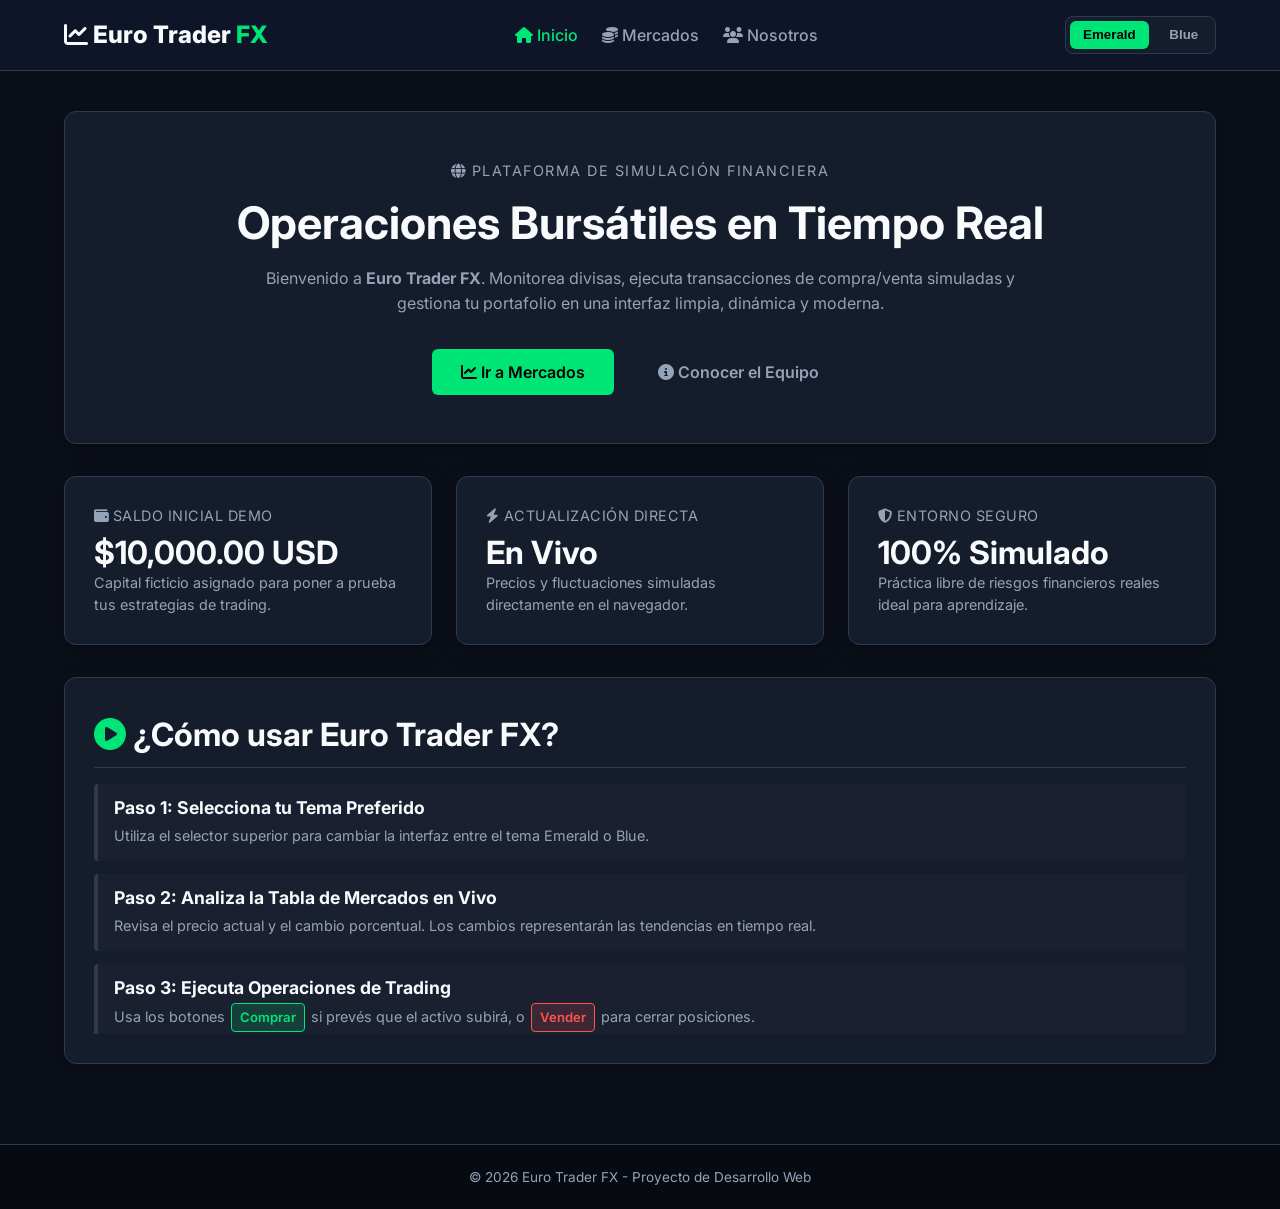
==== commit 6903500c: "fix: alineacion de botones inline en index y seccion de contacto en nosotros" ====
--- a/index.html
+++ b/index.html
@@ -3,7 +3,7 @@
 <head>
     <meta charset="UTF-8">
     <meta name="viewport" content="width=device-width, initial-scale=1.0">
-    <title>Euro Trader FX - Bienvenido</title>
+    <title>Euro Trader FX - Inicio</title>
     
     <!-- Fuentes e Iconos -->
     <link rel="preconnect" href="https://fonts.googleapis.com">
@@ -11,118 +11,112 @@
     <link href="https://fonts.googleapis.com/css2?family=Inter:wght@300;400;500;600;700;800&display=swap" rel="stylesheet">
     <link rel="stylesheet" href="https://cdnjs.cloudflare.com/ajax/libs/font-awesome/6.5.1/css/all.min.css">
     
-    <!-- Hoja de estilos -->
     <link rel="stylesheet" href="estilos.css">
 </head>
 <body class="theme-emerald">
 
-    <!-- ENCABEZADO -->
+    <!-- HEADER Y NAVEGACIÓN -->
     <header class="main-header">
         <div class="container navbar">
             <a href="index.html" class="logo">
-                Euro Trader<span>FX</span>
+                <i class="fa-solid fa-chart-line"></i> Euro Trader <span>FX</span>
             </a>
             
             <nav class="main-nav">
                 <ul>
-                    <li><a href="index.html" class="active">Inicio</a></li>
-                    <li><a href="markets.html">Mercados</a></li>
-                    <li><a href="nosotros.html">Nosotros</a></li>
+                    <li><a href="index.html" class="active"><i class="fa-solid fa-house"></i> Inicio</a></li>
+                    <li><a href="markets.html"><i class="fa-solid fa-coins"></i> Mercados</a></li>
+                    <li><a href="nosotros.html"><i class="fa-solid fa-users"></i> Nosotros</a></li>
                 </ul>
             </nav>
 
             <div class="theme-selector">
-                <button class="theme-btn active" id="btn-emerald" onclick="setTheme('emerald')">Emerald</button>
-                <button class="theme-btn" id="btn-blue" onclick="setTheme('blue')">Blue</button>
+                <button id="btn-emerald" class="theme-btn active" onclick="setTheme('emerald')">Emerald</button>
+                <button id="btn-blue" class="theme-btn" onclick="setTheme('blue')">Blue</button>
             </div>
         </div>
     </header>
 
     <!-- CONTENIDO PRINCIPAL -->
-    <main class="page-content container">
+    <main class="container page-content">
         
-        <!-- SECCIÓN 1: BIENVENIDA -->
+        <!-- HERO / BIENVENIDA -->
         <section class="summary-card hero-welcome">
-            <span class="summary-label hero-label"><i class="fa-solid fa-chart-line"></i> Plataforma Educativa & Simulator Trading</span>
-            <h1 class="hero-title">Tu Puerta de Entrada al Mundo de las Inversiones</h1>
+            <span class="summary-label hero-label">
+                <i class="fa-solid fa-globe"></i> Plataforma de Simulación Financiera
+            </span>
+            <h1 class="hero-title">Operaciones Bursátiles en Tiempo Real</h1>
             <p class="hero-text">
-                <strong>Euro Trader FX</strong> es un entorno diseñado para que consultes cotizaciones en tiempo real, operes en el mercado de divisas y criptomonedas, y aprendas a gestionar tu capital con herramientas financieras profesionales.
+                Bienvenido a <strong>Euro Trader FX</strong>. Monitorea divisas, ejecuta transacciones de compra/venta simuladas y gestiona tu portafolio en una interfaz limpia, dinámica y moderna.
             </p>
             <div class="hero-buttons">
-                <a href="markets.html" class="btn-trade buy hero-btn">
-                    Explorar Mercados <i class="fa-solid fa-arrow-right"></i>
+                <a href="markets.html" class="theme-btn active hero-btn">
+                    <i class="fa-solid fa-chart-line"></i> Ir a Mercados
                 </a>
-                <a href="#como-usar" class="btn-trade sell hero-btn">
-                    ¿Cómo Usar la Plataforma?
+                <a href="nosotros.html" class="theme-btn hero-btn">
+                    <i class="fa-solid fa-circle-info"></i> Conocer el Equipo
                 </a>
             </div>
         </section>
 
-        <!-- SECCIÓN 2: ¿QUÉ SON LAS INVERSIONES? -->
-        <section class="market-section section-padding">
+        <!-- RESUMEN RÁPIDO -->
+        <div class="portfolio-summary">
+            <article class="summary-card">
+                <span class="summary-label"><i class="fa-solid fa-wallet"></i> Saldo Inicial Demo</span>
+                <h2>$10,000.00 USD</h2>
+                <p class="card-text">Capital ficticio asignado para poner a prueba tus estrategias de trading.</p>
+            </article>
+
+            <article class="summary-card">
+                <span class="summary-label"><i class="fa-solid fa-bolt"></i> Actualización Directa</span>
+                <h2>En Vivo</h2>
+                <p class="card-text">Precios y fluctuaciones simuladas directamente en el navegador.</p>
+            </article>
+
+            <article class="summary-card">
+                <span class="summary-label"><i class="fa-solid fa-shield-halved"></i> Entorno Seguro</span>
+                <h2>100% Simulado</h2>
+                <p class="card-text">Práctica libre de riesgos financieros reales ideal para aprendizaje.</p>
+            </article>
+        </div>
+
+        <!-- GUÍA DE USO -->
+        <section class="summary-card section-padding">
             <h2 class="section-title">
-                <i class="fa-solid fa-wallet icon-accent"></i> ¿Qué son las Inversiones Financieras?
-            </h2>
-            <p class="section-description">
-                Invertir consiste en colocar tu dinero en activos financieros (como divisas, acciones o criptomonedas) con el objetivo de generar una rentabilidad a lo largo del tiempo. En lugar de mantener el dinero estático, buscas aprovechar la fluctuación de los precios en el mercado global.
-            </p>
-
-            <div class="portfolio-summary no-margin">
-                <div class="summary-card">
-                    <h3 class="card-title"><i class="fa-solid fa-money-bill-transfer"></i> Divisas (Forex)</h3>
-                    <p class="card-text">El mercado más grande del mundo. Consiste en la compra y venta simultánea de monedas globales como el EUR/USD o USD/JPY.</p>
-                </div>
-                <div class="summary-card">
-                    <h3 class="card-title"><i class="fa-brands fa-bitcoin"></i> Criptomonedas</h3>
-                    <p class="card-text">Activos digitales descentralizados como Bitcoin que operan las 24 horas del día con alto potencial de variabilidad de precio.</p>
-                </div>
-                <div class="summary-card">
-                    <h3 class="card-title"><i class="fa-solid fa-shield-halved"></i> Gestión de Riesgo</h3>
-                    <p class="card-text">Toda inversión conlleva riesgos. Diversificar activos y controlar la toma de pérdidas es la clave para mantener un capital constante.</p>
-                </div>
-            </div>
-        </section>
-
-        <!-- SECCIÓN 3: ¿CÓMO USAR LA PÁGINA? -->
-        <section id="como-usar" class="activity-log-section section-padding">
-            <h2 class="section-title-large">
                 <i class="fa-solid fa-circle-play icon-accent"></i> ¿Cómo usar Euro Trader FX?
             </h2>
+            <div class="log-container log-container-custom">
+                <div class="log-item log-item-padded">
+                    <div>
+                        <strong class="step-title">Paso 1: Selecciona tu Tema Preferido</strong>
+                        <p class="step-text">Utiliza el selector superior para cambiar la interfaz entre el tema Emerald o Blue.</p>
+                    </div>
+                </div>
 
-            <div class="log-container log-container-custom">
-                <div class="log-item buy log-item-padded">
+                <div class="log-item log-item-padded">
                     <div>
-                        <strong class="step-title">Paso 1: Monitorea el Resumen del Portafolio</strong>
+                        <strong class="step-title">Paso 2: Analiza la Tabla de Mercados en Vivo</strong>
+                        <p class="step-text">Revisa el precio actual y el cambio porcentual. Los cambios representarán las tendencias en tiempo real.</p>
+                    </div>
+                </div>
+
+                <div class="log-item log-item-padded">
+                    <div>
+                        <strong class="step-title">Paso 3: Ejecuta Operaciones de Trading</strong>
                         <p class="step-text">
-                            En la pestaña de Mercados verás tu saldo total disponible, el valor total acumulado y las órdenes procesadas.
+                            Usa los botones 
+                            <span class="inline-btn buy">Comprar</span> 
+                            si prevés que el activo subirá, o 
+                            <span class="inline-btn sell">Vender</span> 
+                            para cerrar posiciones.
                         </p>
                     </div>
                 </div>
 
-                <div class="log-item buy log-item-padded">
-                    <div>
-                        <strong class="step-title">Paso 2: Analiza la Tabla de Mercados en Vivo</strong>
-                        <p class="step-text">
-                            Revisa el precio actual y el cambio porcentual. Los cambios representarán las tendencias en tiempo real.
-                        </p>
-                    </div>
-                </div>
-
-                <div class="log-item buy log-item-padded">
-                    <div>
-                        <strong class="step-title">Paso 3: Ejecuta Operaciones de Trading</strong>
-                        <p class="step-text">
-                            Usa los botones <span class="btn-trade buy inline-badge">Comprar</span> si prevés que el activo subirá, o <span class="btn-trade sell inline-badge">Vender</span> para cerrar posiciones.
-                        </p>
-                    </div>
-                </div>
-
-                <div class="log-item buy log-item-padded">
+                <div class="log-item log-item-padded">
                     <div>
                         <strong class="step-title">Paso 4: Consulta el Historial de Actividad</strong>
-                        <p class="step-text">
-                            Cada orden que envíes se registrará inmediatamente en el historial indicando el tipo de operación y la hora exacta.
-                        </p>
+                        <p class="step-text">Cada orden que envíes se registrará inmediatamente en el historial indicando el tipo de operación y la hora exacta.</p>
                     </div>
                 </div>
             </div>
@@ -132,9 +126,8 @@
 
     <!-- FOOTER -->
     <footer class="main-footer">
-        <div class="container footer-content">
-            <p>&copy; 2026 Euro Trader FX / Inversa S.A. Todos los derechos reservados.</p>
-            <p>Las inversiones en divisas y CFDs conllevan un alto nivel de riesgo para su capital.</p>
+        <div class="container">
+            <p>&copy; 2026 Euro Trader FX - Proyecto de Desarrollo Web</p>
         </div>
     </footer>
 
--- a/estilos.css
+++ b/estilos.css
@@ -20,7 +20,9 @@
     --accent-hover: #2563eb;
 }
 
-/* RESET GENERAL */
+/* ==========================================
+   RESET & REGLAS GENERALES
+   ========================================== */
 * {
     margin: 0;
     padding: 0;
@@ -40,6 +42,24 @@
     width: 90%;
     max-width: 1200px;
     margin: 0 auto;
+}
+
+.page-content {
+    padding: 2.5rem 0;
+    flex: 1;
+}
+
+.section-padding {
+    padding: 2rem;
+    margin-bottom: 2.5rem;
+}
+
+.no-margin {
+    margin-bottom: 0 !important;
+}
+
+.icon-accent {
+    color: var(--accent-color);
 }
 
 /* ==========================================
@@ -91,7 +111,6 @@
     color: var(--accent-color);
 }
 
-/* SELECTOR DE TEMA */
 .theme-selector {
     display: flex;
     gap: 0.5rem;
@@ -118,121 +137,8 @@
 }
 
 /* ==========================================
-   ESTILOS DE LA PÁGINA INICIO (index.html)
-   ========================================== */
-
-.hero-welcome {
-    margin-bottom: 2rem;
-    text-align: center;
-    padding: 3rem 2rem;
-}
-
-.hero-label {
-    letter-spacing: 1.5px;
-}
-
-.hero-title {
-    font-size: 2.8rem;
-    margin: 1rem 0;
-    color: var(--text-main);
-}
-
-.hero-text {
-    color: var(--text-muted);
-    max-width: 800px;
-    margin: 0 auto 2rem auto;
-    line-height: 1.6;
-}
-
-.hero-buttons {
-    display: flex;
-    gap: 1rem;
-    justify-content: center;
-    flex-wrap: wrap;
-}
-
-.hero-btn {
-    padding: 0.8rem 1.8rem;
-    font-size: 1rem;
-    text-decoration: none;
-}
-
-.section-padding {
-    padding: 2rem;
-    margin-bottom: 2.5rem;
-}
-
-.section-title {
-    font-size: 1.8rem;
-    margin-bottom: 1rem;
-    border-bottom: 1px solid var(--border-color);
-    padding-bottom: 0.8rem;
-}
-
-.section-title-large {
-    font-size: 1.8rem;
-    margin-bottom: 1.5rem;
-}
-
-.icon-accent {
-    color: var(--accent-color);
-}
-
-.section-description {
-    color: var(--text-muted);
-    line-height: 1.7;
-    margin-bottom: 1.5rem;
-}
-
-.no-margin {
-    margin-bottom: 0;
-}
-
-.card-title {
-    color: var(--accent-color);
-    font-size: 1.2rem;
-    margin-bottom: 0.5rem;
-}
-
-.card-text {
-    color: var(--text-muted);
-    font-size: 0.9rem;
-    line-height: 1.5;
-}
-
-.log-container-custom {
-    max-height: none;
-    gap: 1.2rem;
-}
-
-.log-item-padded {
-    padding: 1.2rem;
-}
-
-.step-title {
-    color: var(--text-main);
-    font-size: 1.1rem;
-}
-
-.step-text {
-    color: var(--text-muted);
-    font-size: 0.9rem;
-    margin-top: 0.3rem;
-}
-
-.inline-badge {
-    padding: 2px 6px;
-    font-size: 0.8rem;
-}
-
-/* ==========================================
-   RESUMEN DEL PORTAFOLIO
-   ========================================== */
-.page-content {
-    padding: 2.5rem 0;
-    flex: 1;
-}
-
+   TARJETAS Y GRIDS REUTILIZABLES
+   ========================================== */
 .portfolio-summary {
     display: grid;
     grid-template-columns: repeat(auto-fit, minmax(280px, 1fr));
@@ -248,6 +154,12 @@
     box-shadow: 0 4px 20px rgba(0, 0, 0, 0.3);
 }
 
+.summary-card h2 {
+    font-size: 2rem;
+    margin-top: 0.5rem;
+    color: var(--text-main);
+}
+
 .summary-label {
     color: var(--text-muted);
     font-size: 0.9rem;
@@ -255,14 +167,116 @@
     letter-spacing: 0.5px;
 }
 
-.summary-card h2 {
-    font-size: 2rem;
-    margin-top: 0.5rem;
-    color: var(--text-main);
-}
-
-/* ==========================================
-   TABLA DE MERCADOS
+.card-title {
+    color: var(--accent-color);
+    font-size: 1.2rem;
+    margin-bottom: 0.5rem;
+}
+
+.card-text {
+    color: var(--text-muted);
+    font-size: 0.9rem;
+    line-height: 1.5;
+}
+
+/* ==========================================
+   INICIO (index.html)
+   ========================================== */
+.hero-welcome {
+    margin-bottom: 2rem;
+    text-align: center;
+    padding: 3rem 2rem;
+}
+
+.hero-label {
+    letter-spacing: 1.5px;
+}
+
+.hero-title {
+    font-size: 2.8rem;
+    margin: 1rem 0;
+    color: var(--text-main);
+}
+
+.hero-text {
+    color: var(--text-muted);
+    max-width: 800px;
+    margin: 0 auto 2rem auto;
+    line-height: 1.6;
+}
+
+.hero-buttons {
+    display: flex;
+    gap: 1rem;
+    justify-content: center;
+    flex-wrap: wrap;
+}
+
+.hero-btn {
+    padding: 0.8rem 1.8rem;
+    font-size: 1rem;
+    text-decoration: none;
+}
+
+.section-title {
+    font-size: 1.8rem;
+    margin-bottom: 1rem;
+    border-bottom: 1px solid var(--border-color);
+    padding-bottom: 0.8rem;
+}
+
+.section-description {
+    color: var(--text-muted);
+    line-height: 1.7;
+    margin-bottom: 1.5rem;
+}
+
+.log-container-custom {
+    max-height: none;
+    gap: 1.2rem;
+}
+
+.log-item-padded {
+    padding: 1.2rem;
+}
+
+.step-title {
+    color: var(--text-main);
+    font-size: 1.1rem;
+}
+
+.step-text {
+    color: var(--text-muted);
+    font-size: 0.9rem;
+    margin-top: 0.3rem;
+    line-height: 1.8;
+}
+
+/* BOTONES ACREDITADOS INLINE */
+.inline-btn {
+    display: inline-block;
+    padding: 2px 8px;
+    font-size: 0.82rem;
+    font-weight: 600;
+    border-radius: 4px;
+    vertical-align: middle;
+    margin: 0 2px;
+}
+
+.inline-btn.buy {
+    background-color: rgba(0, 230, 118, 0.15);
+    color: var(--up-color);
+    border: 1px solid var(--up-color);
+}
+
+.inline-btn.sell {
+    background-color: rgba(255, 82, 82, 0.15);
+    color: var(--down-color);
+    border: 1px solid var(--down-color);
+}
+
+/* ==========================================
+   MERCADOS (markets.html)
    ========================================== */
 .market-section {
     background: var(--bg-card);
@@ -306,14 +320,8 @@
 .trend.up { color: var(--up-color); font-weight: 600; }
 .trend.down { color: var(--down-color); font-weight: 600; }
 
-/* ANIMACIONES DE PRECIO EN VIVO */
-.flash-up {
-    animation: flashGreen 0.8s ease;
-}
-
-.flash-down {
-    animation: flashRed 0.8s ease;
-}
+.flash-up { animation: flashGreen 0.8s ease; }
+.flash-down { animation: flashRed 0.8s ease; }
 
 @keyframes flashGreen {
     0% { background-color: rgba(0, 230, 118, 0.25); }
@@ -325,7 +333,6 @@
     100% { background-color: transparent; }
 }
 
-/* BOTONES DE TRADING */
 .btn-trade {
     padding: 0.5rem 1rem;
     border: none;
@@ -407,7 +414,118 @@
     to { opacity: 1; transform: translateY(0); }
 }
 
-/* FOOTER */
+/* ==========================================
+   NOSOTROS (nosotros.html)
+   ========================================== */
+.about-hero {
+    margin-bottom: 2rem;
+    text-align: center;
+    padding: 2.5rem 2rem;
+}
+
+.about-hero-title {
+    font-size: 2.5rem;
+    margin: 0.8rem 0;
+    color: var(--text-main);
+}
+
+.about-hero-text {
+    color: var(--text-muted);
+    max-width: 750px;
+    margin: 0 auto;
+    line-height: 1.6;
+}
+
+.about-mv-section {
+    margin-bottom: 2.5rem;
+}
+
+.mv-title {
+    color: var(--accent-color);
+    font-size: 1.3rem;
+    margin-bottom: 0.8rem;
+}
+
+.mv-text {
+    color: var(--text-muted);
+    line-height: 1.6;
+    font-size: 0.95rem;
+}
+
+/* FORMULARIO DE CONTACTO */
+.contact-form {
+    display: flex;
+    flex-direction: column;
+    gap: 1.2rem;
+    max-width: 650px;
+    margin-top: 1rem;
+}
+
+.form-group {
+    display: flex;
+    flex-direction: column;
+    gap: 0.4rem;
+}
+
+.form-label {
+    color: var(--text-main);
+    font-size: 0.9rem;
+    font-weight: 500;
+}
+
+.form-input {
+    background-color: rgba(255, 255, 255, 0.04);
+    border: 1px solid var(--border-color);
+    color: var(--text-main);
+    padding: 0.75rem 1rem;
+    border-radius: 8px;
+    font-family: var(--font-family);
+    font-size: 0.95rem;
+    transition: var(--transition);
+    outline: none;
+}
+
+.form-input:focus {
+    border-color: var(--accent-color);
+    background-color: rgba(255, 255, 255, 0.07);
+}
+
+.form-input option {
+    background-color: var(--bg-card);
+    color: var(--text-main);
+}
+
+.form-textarea {
+    resize: vertical;
+}
+
+.btn-submit {
+    align-self: flex-start;
+    padding: 0.8rem 1.8rem;
+    font-size: 1rem;
+    border-radius: 8px;
+    margin-top: 0.5rem;
+}
+
+.form-response {
+    margin-top: 1rem;
+    padding: 0.8rem 1rem;
+    border-radius: 6px;
+    display: none;
+    font-size: 0.9rem;
+    font-weight: 500;
+}
+
+.form-response.success {
+    display: block;
+    background-color: rgba(0, 230, 118, 0.15);
+    color: var(--up-color);
+    border: 1px solid var(--up-color);
+}
+
+/* ==========================================
+   FOOTER Y RESPONSIVE
+   ========================================== */
 .main-footer {
     background-color: #070a10;
     border-top: 1px solid var(--border-color);
@@ -418,79 +536,8 @@
 }
 
 @media (max-width: 768px) {
-    .navbar { flex-direction: column; gap: 1rem; }
-}
-
-/* ==========================================
-   ESTILOS DE LA PÁGINA NOSOTROS (nosotros.html)
-   ========================================== */
-
-.about-hero {
-    margin-bottom: 2rem;
-    text-align: center;
-    padding: 2.5rem 2rem;
-}
-
-.about-hero-title {
-    font-size: 2.5rem;
-    margin: 0.8rem 0;
-    color: var(--text-main);
-}
-
-.about-hero-text {
-    color: var(--text-muted);
-    max-width: 750px;
-    margin: 0 auto;
-    line-height: 1.6;
-}
-
-.about-team-section {
-    margin-bottom: 2.5rem;
-}
-
-.about-team-title {
-    font-size: 1.6rem;
-    margin-bottom: 1.2rem;
-}
-
-.team-card {
-    text-align: center;
-}
-
-.team-icon {
-    font-size: 2.5rem;
-    color: var(--accent-color);
-    margin-bottom: 0.5rem;
-}
-
-.team-name {
-    font-size: 1.3rem;
-    color: var(--text-main);
-}
-
-.team-role {
-    display: block;
-    margin-top: 0.3rem;
-}
-
-.team-desc {
-    color: var(--text-muted);
-    font-size: 0.85rem;
-    margin-top: 0.8rem;
-}
-
-.about-mv-section {
-    margin-bottom: 2.5rem;
-}
-
-.mv-title {
-    color: var(--accent-color);
-    font-size: 1.3rem;
-    margin-bottom: 0.8rem;
-}
-
-.mv-text {
-    color: var(--text-muted);
-    line-height: 1.6;
-    font-size: 0.95rem;
+    .navbar { 
+        flex-direction: column; 
+        gap: 1rem; 
+    }
 }
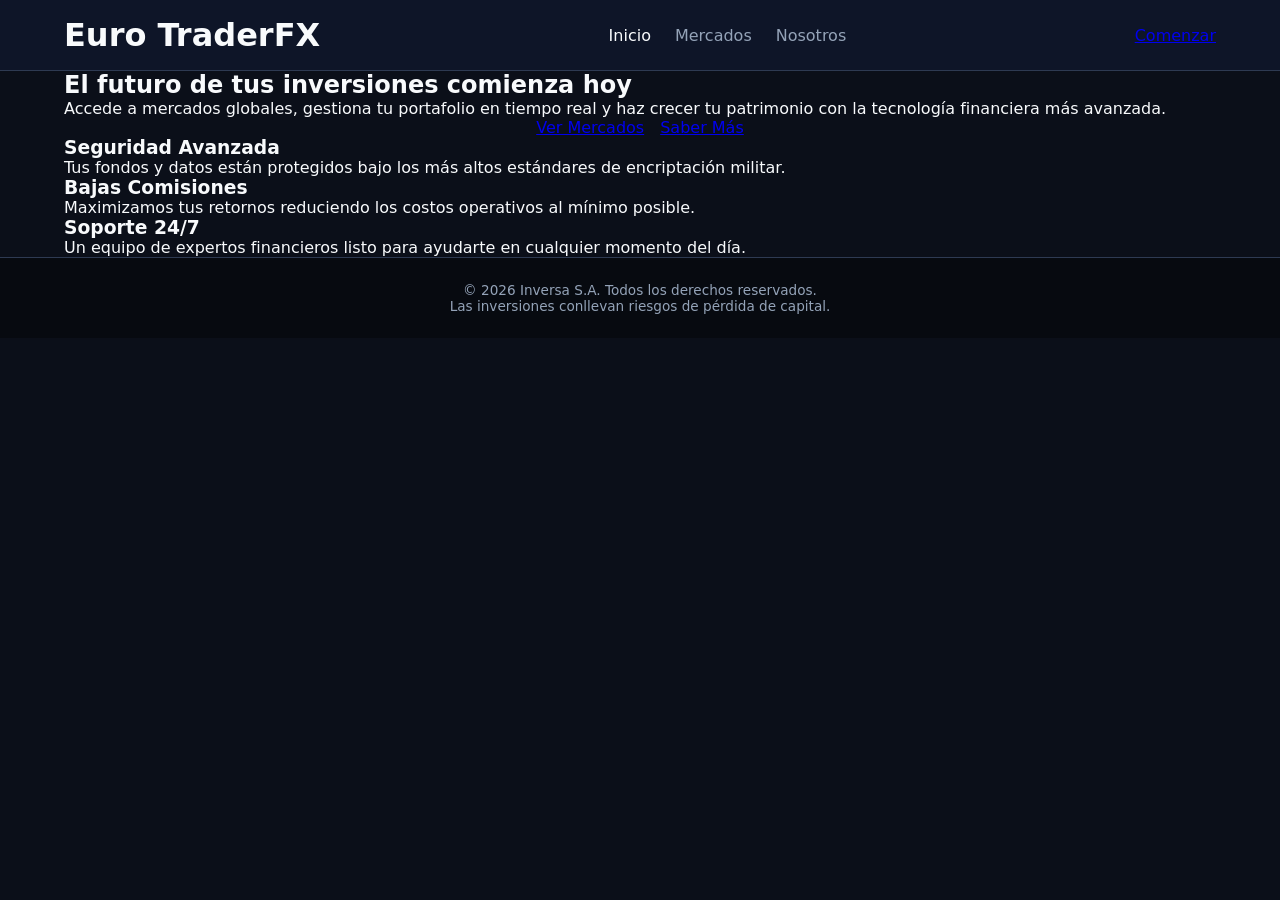
==== commit 5485d24e: "feature: se guardaron cambios" ====
--- a/index.html
+++ b/index.html
@@ -5,132 +5,65 @@
     <meta name="viewport" content="width=device-width, initial-scale=1.0">
     <title>Euro Trader FX - Inicio</title>
     
-    <!-- Fuentes e Iconos -->
-    <link rel="preconnect" href="https://fonts.googleapis.com">
-    <link rel="preconnect" href="https://fonts.gstatic.com" crossorigin>
-    <link href="https://fonts.googleapis.com/css2?family=Inter:wght@300;400;500;600;700;800&display=swap" rel="stylesheet">
-    <link rel="stylesheet" href="https://cdnjs.cloudflare.com/ajax/libs/font-awesome/6.5.1/css/all.min.css">
-    
+    <!-- Hoja de estilos vinculada correctamente en el head -->
     <link rel="stylesheet" href="estilos.css">
 </head>
-<body class="theme-emerald">
+<body>
 
-    <!-- HEADER Y NAVEGACIÓN -->
+    <!-- ENCABEZADO -->
     <header class="main-header">
         <div class="container navbar">
-            <a href="index.html" class="logo">
-                <i class="fa-solid fa-chart-line"></i> Euro Trader <span>FX</span>
-            </a>
-            
+            <h1>Euro Trader<span>FX</span></h1>
             <nav class="main-nav">
                 <ul>
-                    <li><a href="index.html" class="active"><i class="fa-solid fa-house"></i> Inicio</a></li>
-                    <li><a href="markets.html"><i class="fa-solid fa-coins"></i> Mercados</a></li>
-                    <li><a href="nosotros.html"><i class="fa-solid fa-users"></i> Nosotros</a></li>
+                    <li><a href="euroTrader.html" class="active">Inicio</a></li>
+                    <li><a href="markets.html">Mercados</a></li>
+                    <li><a href="nosotros.html">Nosotros</a></li>
                 </ul>
             </nav>
-
-            <div class="theme-selector">
-                <button id="btn-emerald" class="theme-btn active" onclick="setTheme('emerald')">Emerald</button>
-                <button id="btn-blue" class="theme-btn" onclick="setTheme('blue')">Blue</button>
-            </div>
+            <a href="#" class="btn btn-primary">Comenzar</a>
         </div>
     </header>
 
     <!-- CONTENIDO PRINCIPAL -->
-    <main class="container page-content">
-        
-        <!-- HERO / BIENVENIDA -->
-        <section class="summary-card hero-welcome">
-            <span class="summary-label hero-label">
-                <i class="fa-solid fa-globe"></i> Plataforma de Simulación Financiera
-            </span>
-            <h1 class="hero-title">Operaciones Bursátiles en Tiempo Real</h1>
-            <p class="hero-text">
-                Bienvenido a <strong>Euro Trader FX</strong>. Monitorea divisas, ejecuta transacciones de compra/venta simuladas y gestiona tu portafolio en una interfaz limpia, dinámica y moderna.
-            </p>
-            <div class="hero-buttons">
-                <a href="markets.html" class="theme-btn active hero-btn">
-                    <i class="fa-solid fa-chart-line"></i> Ir a Mercados
-                </a>
-                <a href="nosotros.html" class="theme-btn hero-btn">
-                    <i class="fa-solid fa-circle-info"></i> Conocer el Equipo
-                </a>
-            </div>
-        </section>
-
-        <!-- RESUMEN RÁPIDO -->
-        <div class="portfolio-summary">
-            <article class="summary-card">
-                <span class="summary-label"><i class="fa-solid fa-wallet"></i> Saldo Inicial Demo</span>
-                <h2>$10,000.00 USD</h2>
-                <p class="card-text">Capital ficticio asignado para poner a prueba tus estrategias de trading.</p>
-            </article>
-
-            <article class="summary-card">
-                <span class="summary-label"><i class="fa-solid fa-bolt"></i> Actualización Directa</span>
-                <h2>En Vivo</h2>
-                <p class="card-text">Precios y fluctuaciones simuladas directamente en el navegador.</p>
-            </article>
-
-            <article class="summary-card">
-                <span class="summary-label"><i class="fa-solid fa-shield-halved"></i> Entorno Seguro</span>
-                <h2>100% Simulado</h2>
-                <p class="card-text">Práctica libre de riesgos financieros reales ideal para aprendizaje.</p>
-            </article>
-        </div>
-
-        <!-- GUÍA DE USO -->
-        <section class="summary-card section-padding">
-            <h2 class="section-title">
-                <i class="fa-solid fa-circle-play icon-accent"></i> ¿Cómo usar Euro Trader FX?
-            </h2>
-            <div class="log-container log-container-custom">
-                <div class="log-item log-item-padded">
-                    <div>
-                        <strong class="step-title">Paso 1: Selecciona tu Tema Preferido</strong>
-                        <p class="step-text">Utiliza el selector superior para cambiar la interfaz entre el tema Emerald o Blue.</p>
-                    </div>
-                </div>
-
-                <div class="log-item log-item-padded">
-                    <div>
-                        <strong class="step-title">Paso 2: Analiza la Tabla de Mercados en Vivo</strong>
-                        <p class="step-text">Revisa el precio actual y el cambio porcentual. Los cambios representarán las tendencias en tiempo real.</p>
-                    </div>
-                </div>
-
-                <div class="log-item log-item-padded">
-                    <div>
-                        <strong class="step-title">Paso 3: Ejecuta Operaciones de Trading</strong>
-                        <p class="step-text">
-                            Usa los botones 
-                            <span class="inline-btn buy">Comprar</span> 
-                            si prevés que el activo subirá, o 
-                            <span class="inline-btn sell">Vender</span> 
-                            para cerrar posiciones.
-                        </p>
-                    </div>
-                </div>
-
-                <div class="log-item log-item-padded">
-                    <div>
-                        <strong class="step-title">Paso 4: Consulta el Historial de Actividad</strong>
-                        <p class="step-text">Cada orden que envíes se registrará inmediatamente en el historial indicando el tipo de operación y la hora exacta.</p>
-                    </div>
+    <main>
+        <!-- Sección Hero -->
+        <section class="hero container">
+            <div class="hero-content">
+                <h1>El futuro de tus inversiones comienza hoy</h1>
+                <p>Accede a mercados globales, gestiona tu portafolio en tiempo real y haz crecer tu patrimonio con la tecnología financiera más avanzada.</p>
+                <div class="hero-buttons">
+                    <a href="markets.html" class="btn btn-primary">Ver Mercados</a>
+                    <a href="nosotros.html" class="btn btn-secondary">Saber Más</a>
                 </div>
             </div>
         </section>
 
+        <!-- Sección de Características -->
+        <section class="features container">
+            <div class="card">
+                <h3>Seguridad Avanzada</h3>
+                <p>Tus fondos y datos están protegidos bajo los más altos estándares de encriptación militar.</p>
+            </div>
+            <div class="card">
+                <h3>Bajas Comisiones</h3>
+                <p>Maximizamos tus retornos reduciendo los costos operativos al mínimo posible.</p>
+            </div>
+            <div class="card">
+                <h3>Soporte 24/7</h3>
+                <p>Un equipo de expertos financieros listo para ayudarte en cualquier momento del día.</p>
+            </div>
+        </section>
     </main>
 
-    <!-- FOOTER -->
+    <!-- PIE DE PÁGINA -->
     <footer class="main-footer">
-        <div class="container">
-            <p>&copy; 2026 Euro Trader FX - Proyecto de Desarrollo Web</p>
+        <div class="container footer-content">
+            <p>&copy; 2026 Inversa S.A. Todos los derechos reservados.</p>
+            <p>Las inversiones conllevan riesgos de pérdida de capital.</p>
         </div>
     </footer>
+    <script scr="script.js "> </script>
 
-    <script src="script.js"></script>
 </body>
 </html>
